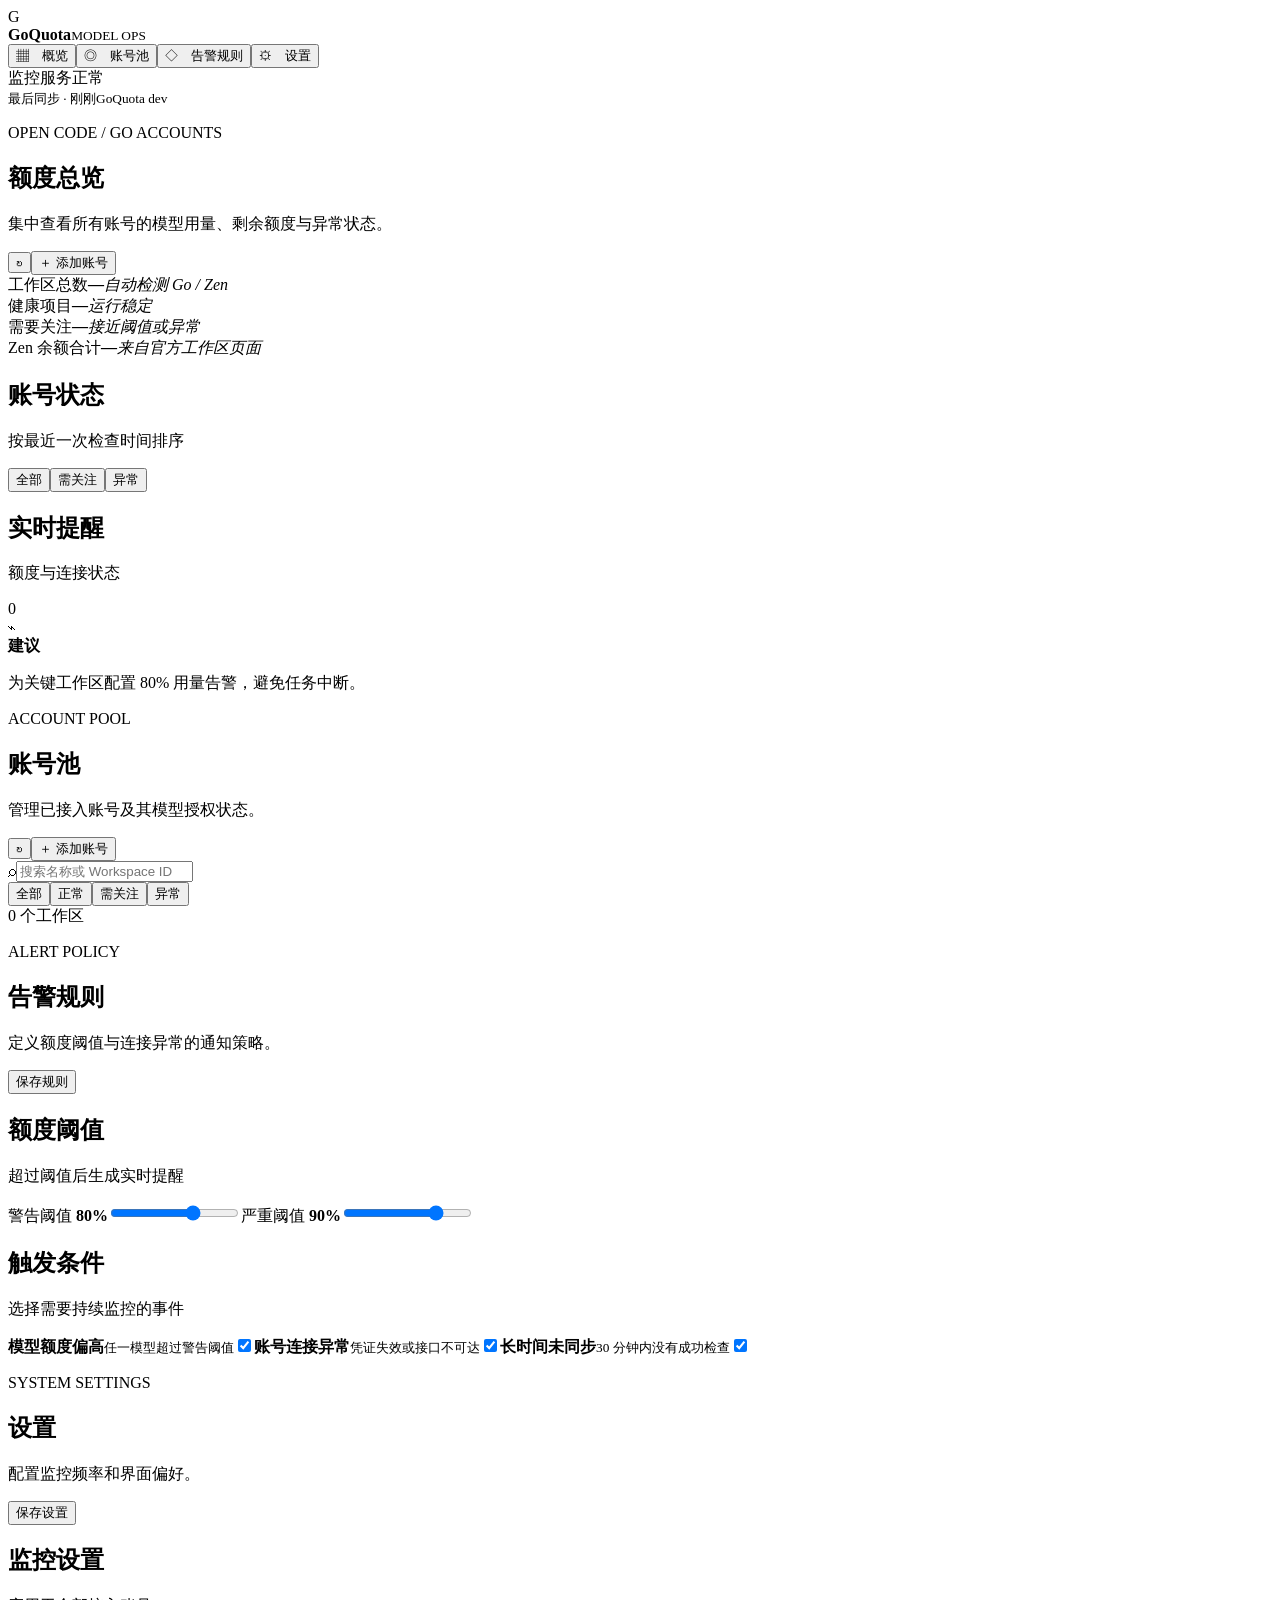
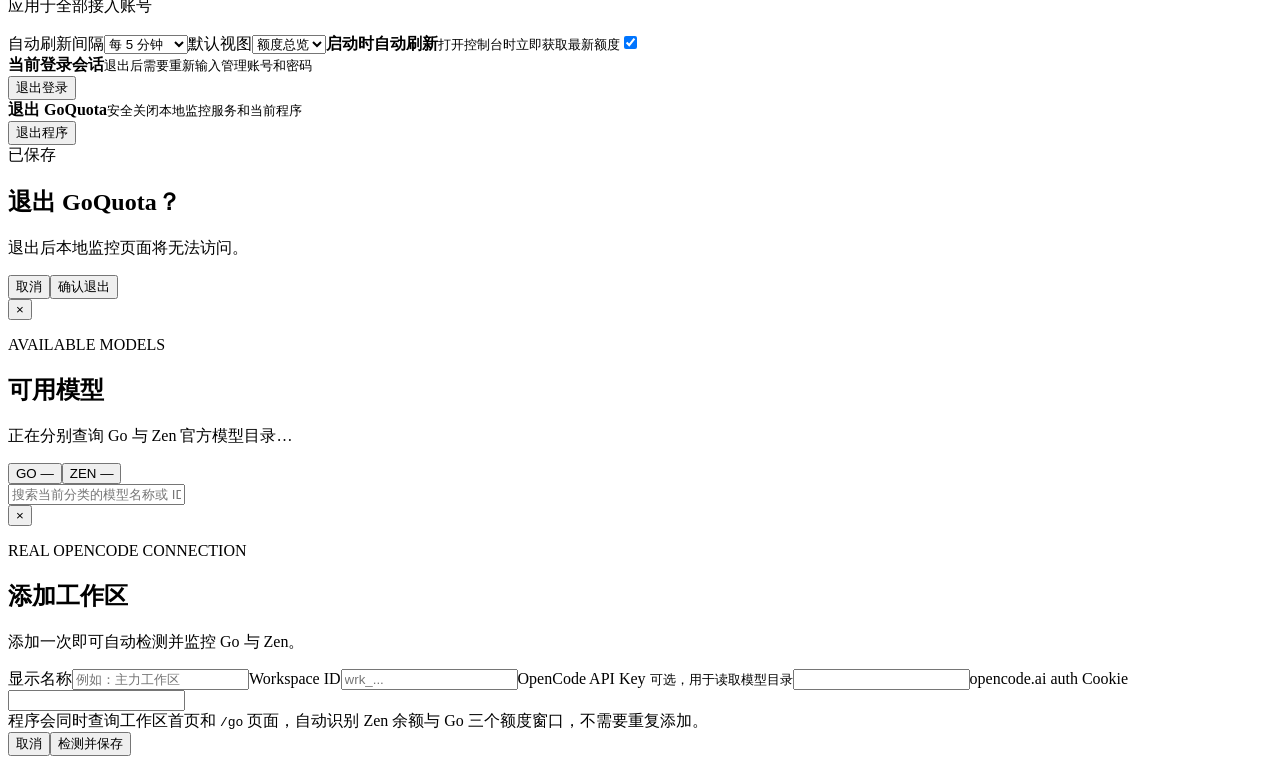
==== web/index.html @ a28e903d "feat: add server-side login authentication" ====
<!doctype html>
<html lang="zh-CN">
<head>
  <meta charset="UTF-8"><meta name="viewport" content="width=device-width,initial-scale=1">
  <title>GoQuota · 模型额度监控</title><link rel="stylesheet" href="/style.css"><link rel="stylesheet" href="/extra.css"><link rel="stylesheet" href="/provider.css">
</head>
<body><div class="shell">
  <aside><div class="brand"><span class="brand-mark">G</span><div><strong>GoQuota</strong><small>MODEL OPS</small></div></div>
    <nav><button class="nav-item active" data-view="overview">▦　概览</button><button class="nav-item" data-view="accounts">◎　账号池</button><button class="nav-item" data-view="rules">◇　告警规则</button><button class="nav-item" data-view="settings">⚙　设置</button></nav>
    <div class="side-bottom"><div class="pulse"><i></i><span>监控服务正常</span></div><small>最后同步 · <span id="sync-time">刚刚</span></small><small class="app-version" id="app-version">GoQuota dev</small></div>
  </aside>
  <main>
    <section class="view active" id="view-overview">
      <header><div><p class="eyebrow">OPEN CODE / GO ACCOUNTS</p><h1>额度总览</h1><p class="sub">集中查看所有账号的模型用量、剩余额度与异常状态。</p></div><div class="actions"><button class="icon-btn refresh-btn" title="刷新数据">↻</button><button class="primary add-btn">＋ 添加账号</button></div></header>
      <section class="stats"><div class="stat"><span>工作区总数</span><b id="total">—</b><em id="type-summary">自动检测 Go / Zen</em></div><div class="stat"><span>健康项目</span><b id="healthy">—</b><em class="green">运行稳定</em></div><div class="stat"><span>需要关注</span><b id="attention">—</b><em class="amber">接近阈值或异常</em></div><div class="stat highlight"><span>Zen 余额合计</span><b id="zen-cost">—</b><em>来自官方工作区页面</em></div></section>
      <section class="content-grid"><div class="panel accounts"><div class="panel-head"><div><h2>账号状态</h2><p>按最近一次检查时间排序</p></div><div class="filters"><button class="filter active" data-filter="all">全部</button><button class="filter" data-filter="warning">需关注</button><button class="filter" data-filter="error">异常</button></div></div><div id="account-list"></div></div><div class="panel alerts"><div class="panel-head"><div><h2>实时提醒</h2><p>额度与连接状态</p></div><span class="alert-count" id="alert-count">0</span></div><div id="alert-list"></div><div class="tip"><span>⌁</span><div><b>建议</b><p>为关键工作区配置 80% 用量告警，避免任务中断。</p></div></div></div></section>
    </section>
    <section class="view" id="view-accounts">
      <header><div><p class="eyebrow">ACCOUNT POOL</p><h1>账号池</h1><p class="sub">管理已接入账号及其模型授权状态。</p></div><div class="actions"><button class="icon-btn refresh-btn" title="刷新数据">↻</button><button class="primary add-btn">＋ 添加账号</button></div></header>
      <div class="pool-toolbar"><div class="pool-search"><span>⌕</span><input id="account-search" placeholder="搜索名称或 Workspace ID"></div><div class="pool-filters"><button class="active" data-pool-filter="all">全部</button><button data-pool-filter="healthy">正常</button><button data-pool-filter="attention">需关注</button><button data-pool-filter="error">异常</button></div><span class="pool-count" id="pool-count">0 个工作区</span></div><div class="account-card-grid" id="pool-list"></div>
    </section>
    <section class="view" id="view-rules">
      <header><div><p class="eyebrow">ALERT POLICY</p><h1>告警规则</h1><p class="sub">定义额度阈值与连接异常的通知策略。</p></div><button class="primary save-button">保存规则</button></header>
      <div class="settings-grid"><div class="panel settings-panel"><div class="panel-head"><div><h2>额度阈值</h2><p>超过阈值后生成实时提醒</p></div></div><div class="form-body"><label>警告阈值 <strong id="warn-value">80%</strong><input id="warn-range" type="range" min="50" max="95" value="80"></label><label>严重阈值 <strong id="danger-value">90%</strong><input id="danger-range" type="range" min="60" max="100" value="90"></label></div></div><div class="panel settings-panel"><div class="panel-head"><div><h2>触发条件</h2><p>选择需要持续监控的事件</p></div></div><div class="toggle-list"><label><span><b>模型额度偏高</b><small>任一模型超过警告阈值</small></span><input type="checkbox" checked></label><label><span><b>账号连接异常</b><small>凭证失效或接口不可达</small></span><input type="checkbox" checked></label><label><span><b>长时间未同步</b><small>30 分钟内没有成功检查</small></span><input type="checkbox" checked></label></div></div></div>
    </section>
    <section class="view" id="view-settings">
      <header><div><p class="eyebrow">SYSTEM SETTINGS</p><h1>设置</h1><p class="sub">配置监控频率和界面偏好。</p></div><button class="primary save-button">保存设置</button></header>
      <div class="panel settings-panel narrow"><div class="panel-head"><div><h2>监控设置</h2><p>应用于全部接入账号</p></div></div><div class="form-body"><label>自动刷新间隔<select><option>每 1 分钟</option><option selected>每 5 分钟</option><option>每 15 分钟</option><option>每 30 分钟</option></select></label><label>默认视图<select><option>额度总览</option><option>账号池</option></select></label><label class="inline-toggle"><span><b>启动时自动刷新</b><small>打开控制台时立即获取最新额度</small></span><input type="checkbox" checked></label><div class="session-zone"><div><b>当前登录会话</b><small>退出后需要重新输入管理账号和密码</small></div><form method="post" action="/logout"><button class="secondary" type="submit">退出登录</button></form></div><div class="danger-zone"><div><b>退出 GoQuota</b><small>安全关闭本地监控服务和当前程序</small></div><button class="danger-button" id="shutdown">退出程序</button></div></div></div>
    </section>
  </main>
</div>
<div class="toast" id="toast">已保存</div><div class="confirm" id="confirm"><div class="confirm-card"><h2>退出 GoQuota？</h2><p>退出后本地监控页面将无法访问。</p><div class="modal-actions"><button class="secondary" id="shutdown-cancel">取消</button><button class="danger-button" id="shutdown-confirm">确认退出</button></div></div></div>
<div class="modal" id="model-modal"><div class="modal-card model-modal-card"><button class="close" id="model-close">×</button><p class="eyebrow">AVAILABLE MODELS</p><h2 id="model-title">可用模型</h2><p class="sub" id="model-description">正在分别查询 Go 与 Zen 官方模型目录…</p><div class="model-type-tabs"><button class="active" data-model-type="go">GO <span id="go-model-count">—</span></button><button data-model-type="zen">ZEN <span id="zen-model-count">—</span></button></div><input id="model-search" class="model-search" placeholder="搜索当前分类的模型名称或 ID"><div class="model-list" id="model-list"></div></div></div>
<div class="modal" id="modal"><div class="modal-card credential-modal"><button class="close" id="close">×</button><p class="eyebrow">REAL OPENCODE CONNECTION</p><h2 id="modal-title">添加工作区</h2><p class="sub" id="modal-description">添加一次即可自动检测并监控 Go 与 Zen。</p><label>显示名称<input id="name" placeholder="例如：主力工作区"></label><label>Workspace ID<input id="workspace-id" placeholder="wrk_..."></label><label>OpenCode API Key <small id="api-key-hint">可选，用于读取模型目录</small><input id="api-key" type="password" autocomplete="off"></label><label>opencode.ai auth Cookie <small id="cookie-hint"></small><input id="auth-cookie" type="password" autocomplete="off"></label><div class="credential-help">程序会同时查询工作区首页和 <code>/go</code> 页面，自动识别 Zen 余额与 Go 三个额度窗口，不需要重复添加。</div><div class="modal-actions"><button class="secondary" id="cancel">取消</button><button class="primary" id="save">检测并保存</button></div></div></div>
<script src="/app.js"></script></body></html>
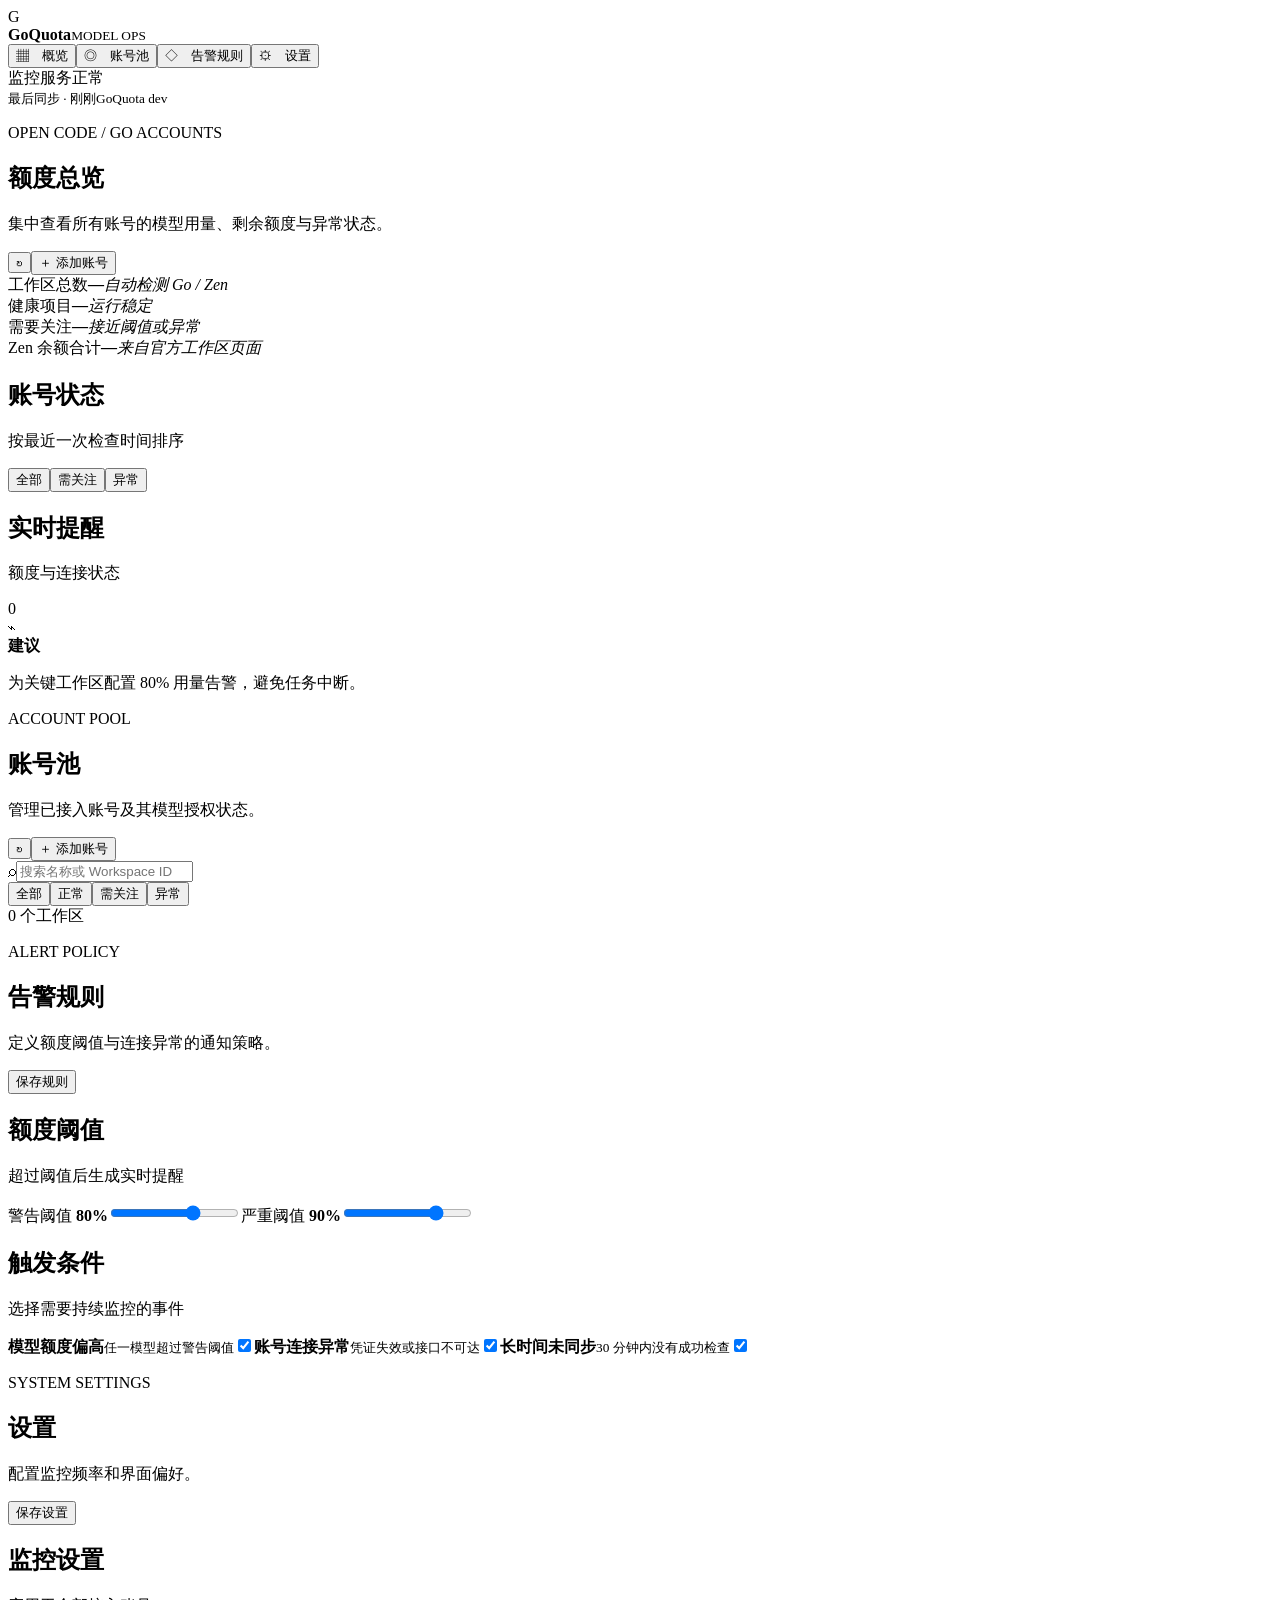
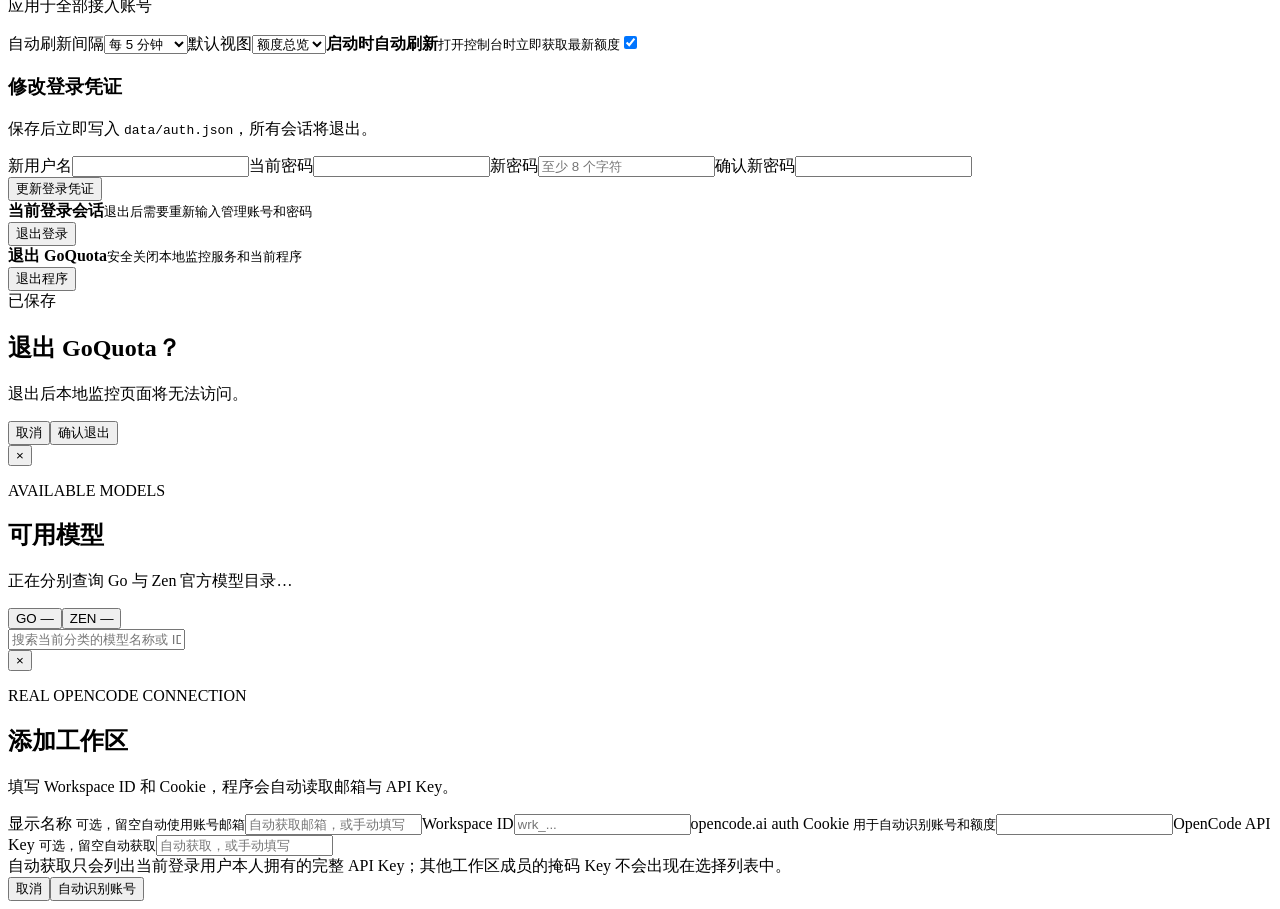
==== commit 6bcc42cb: "feat: release GoQuota v0.3.0" ====
--- a/web/index.html
+++ b/web/index.html
@@ -25,11 +25,11 @@
     </section>
     <section class="view" id="view-settings">
       <header><div><p class="eyebrow">SYSTEM SETTINGS</p><h1>设置</h1><p class="sub">配置监控频率和界面偏好。</p></div><button class="primary save-button">保存设置</button></header>
-      <div class="panel settings-panel narrow"><div class="panel-head"><div><h2>监控设置</h2><p>应用于全部接入账号</p></div></div><div class="form-body"><label>自动刷新间隔<select><option>每 1 分钟</option><option selected>每 5 分钟</option><option>每 15 分钟</option><option>每 30 分钟</option></select></label><label>默认视图<select><option>额度总览</option><option>账号池</option></select></label><label class="inline-toggle"><span><b>启动时自动刷新</b><small>打开控制台时立即获取最新额度</small></span><input type="checkbox" checked></label><div class="session-zone"><div><b>当前登录会话</b><small>退出后需要重新输入管理账号和密码</small></div><form method="post" action="/logout"><button class="secondary" type="submit">退出登录</button></form></div><div class="danger-zone"><div><b>退出 GoQuota</b><small>安全关闭本地监控服务和当前程序</small></div><button class="danger-button" id="shutdown">退出程序</button></div></div></div>
+      <div class="panel settings-panel narrow"><div class="panel-head"><div><h2>监控设置</h2><p>应用于全部接入账号</p></div></div><div class="form-body"><label>自动刷新间隔<select><option>每 1 分钟</option><option selected>每 5 分钟</option><option>每 15 分钟</option><option>每 30 分钟</option></select></label><label>默认视图<select><option>额度总览</option><option>账号池</option></select></label><label class="inline-toggle"><span><b>启动时自动刷新</b><small>打开控制台时立即获取最新额度</small></span><input type="checkbox" checked></label><section class="credential-settings"><div><h3>修改登录凭证</h3><p>保存后立即写入 <code>data/auth.json</code>，所有会话将退出。</p></div><div class="credential-grid"><label>新用户名<input id="login-username" autocomplete="username"></label><label>当前密码<input id="current-login-password" type="password" autocomplete="current-password"></label><label>新密码<input id="new-login-password" type="password" autocomplete="new-password" placeholder="至少 8 个字符"></label><label>确认新密码<input id="confirm-login-password" type="password" autocomplete="new-password"></label></div><button class="primary" id="save-credentials">更新登录凭证</button></section><div class="session-zone"><div><b>当前登录会话</b><small>退出后需要重新输入管理账号和密码</small></div><form method="post" action="/logout"><button class="secondary" type="submit">退出登录</button></form></div><div class="danger-zone"><div><b>退出 GoQuota</b><small>安全关闭本地监控服务和当前程序</small></div><button class="danger-button" id="shutdown">退出程序</button></div></div></div>
     </section>
   </main>
 </div>
 <div class="toast" id="toast">已保存</div><div class="confirm" id="confirm"><div class="confirm-card"><h2>退出 GoQuota？</h2><p>退出后本地监控页面将无法访问。</p><div class="modal-actions"><button class="secondary" id="shutdown-cancel">取消</button><button class="danger-button" id="shutdown-confirm">确认退出</button></div></div></div>
 <div class="modal" id="model-modal"><div class="modal-card model-modal-card"><button class="close" id="model-close">×</button><p class="eyebrow">AVAILABLE MODELS</p><h2 id="model-title">可用模型</h2><p class="sub" id="model-description">正在分别查询 Go 与 Zen 官方模型目录…</p><div class="model-type-tabs"><button class="active" data-model-type="go">GO <span id="go-model-count">—</span></button><button data-model-type="zen">ZEN <span id="zen-model-count">—</span></button></div><input id="model-search" class="model-search" placeholder="搜索当前分类的模型名称或 ID"><div class="model-list" id="model-list"></div></div></div>
-<div class="modal" id="modal"><div class="modal-card credential-modal"><button class="close" id="close">×</button><p class="eyebrow">REAL OPENCODE CONNECTION</p><h2 id="modal-title">添加工作区</h2><p class="sub" id="modal-description">添加一次即可自动检测并监控 Go 与 Zen。</p><label>显示名称<input id="name" placeholder="例如：主力工作区"></label><label>Workspace ID<input id="workspace-id" placeholder="wrk_..."></label><label>OpenCode API Key <small id="api-key-hint">可选，用于读取模型目录</small><input id="api-key" type="password" autocomplete="off"></label><label>opencode.ai auth Cookie <small id="cookie-hint"></small><input id="auth-cookie" type="password" autocomplete="off"></label><div class="credential-help">程序会同时查询工作区首页和 <code>/go</code> 页面，自动识别 Zen 余额与 Go 三个额度窗口，不需要重复添加。</div><div class="modal-actions"><button class="secondary" id="cancel">取消</button><button class="primary" id="save">检测并保存</button></div></div></div>
+<div class="modal" id="modal"><div class="modal-card credential-modal"><button class="close" id="close">×</button><p class="eyebrow">REAL OPENCODE CONNECTION</p><h2 id="modal-title">添加工作区</h2><p class="sub" id="modal-description">填写 Workspace ID 和 Cookie，程序会自动读取邮箱与 API Key。</p><label>显示名称 <small>可选，留空自动使用账号邮箱</small><input id="name" placeholder="自动获取邮箱，或手动填写"></label><label>Workspace ID<input id="workspace-id" placeholder="wrk_..."></label><label>opencode.ai auth Cookie <small id="cookie-hint">用于自动识别账号和额度</small><input id="auth-cookie" type="password" autocomplete="off"></label><label>OpenCode API Key <small id="api-key-hint">可选，留空自动获取</small><input id="api-key" type="password" autocomplete="off" placeholder="自动获取，或手动填写"></label><div class="discovery-result" id="discovery-result"></div><div class="credential-help">自动获取只会列出当前登录用户本人拥有的完整 API Key；其他工作区成员的掩码 Key 不会出现在选择列表中。</div><div class="modal-actions"><button class="secondary" id="cancel">取消</button><button class="primary" id="save">自动识别账号</button></div></div></div>
 <script src="/app.js"></script></body></html>
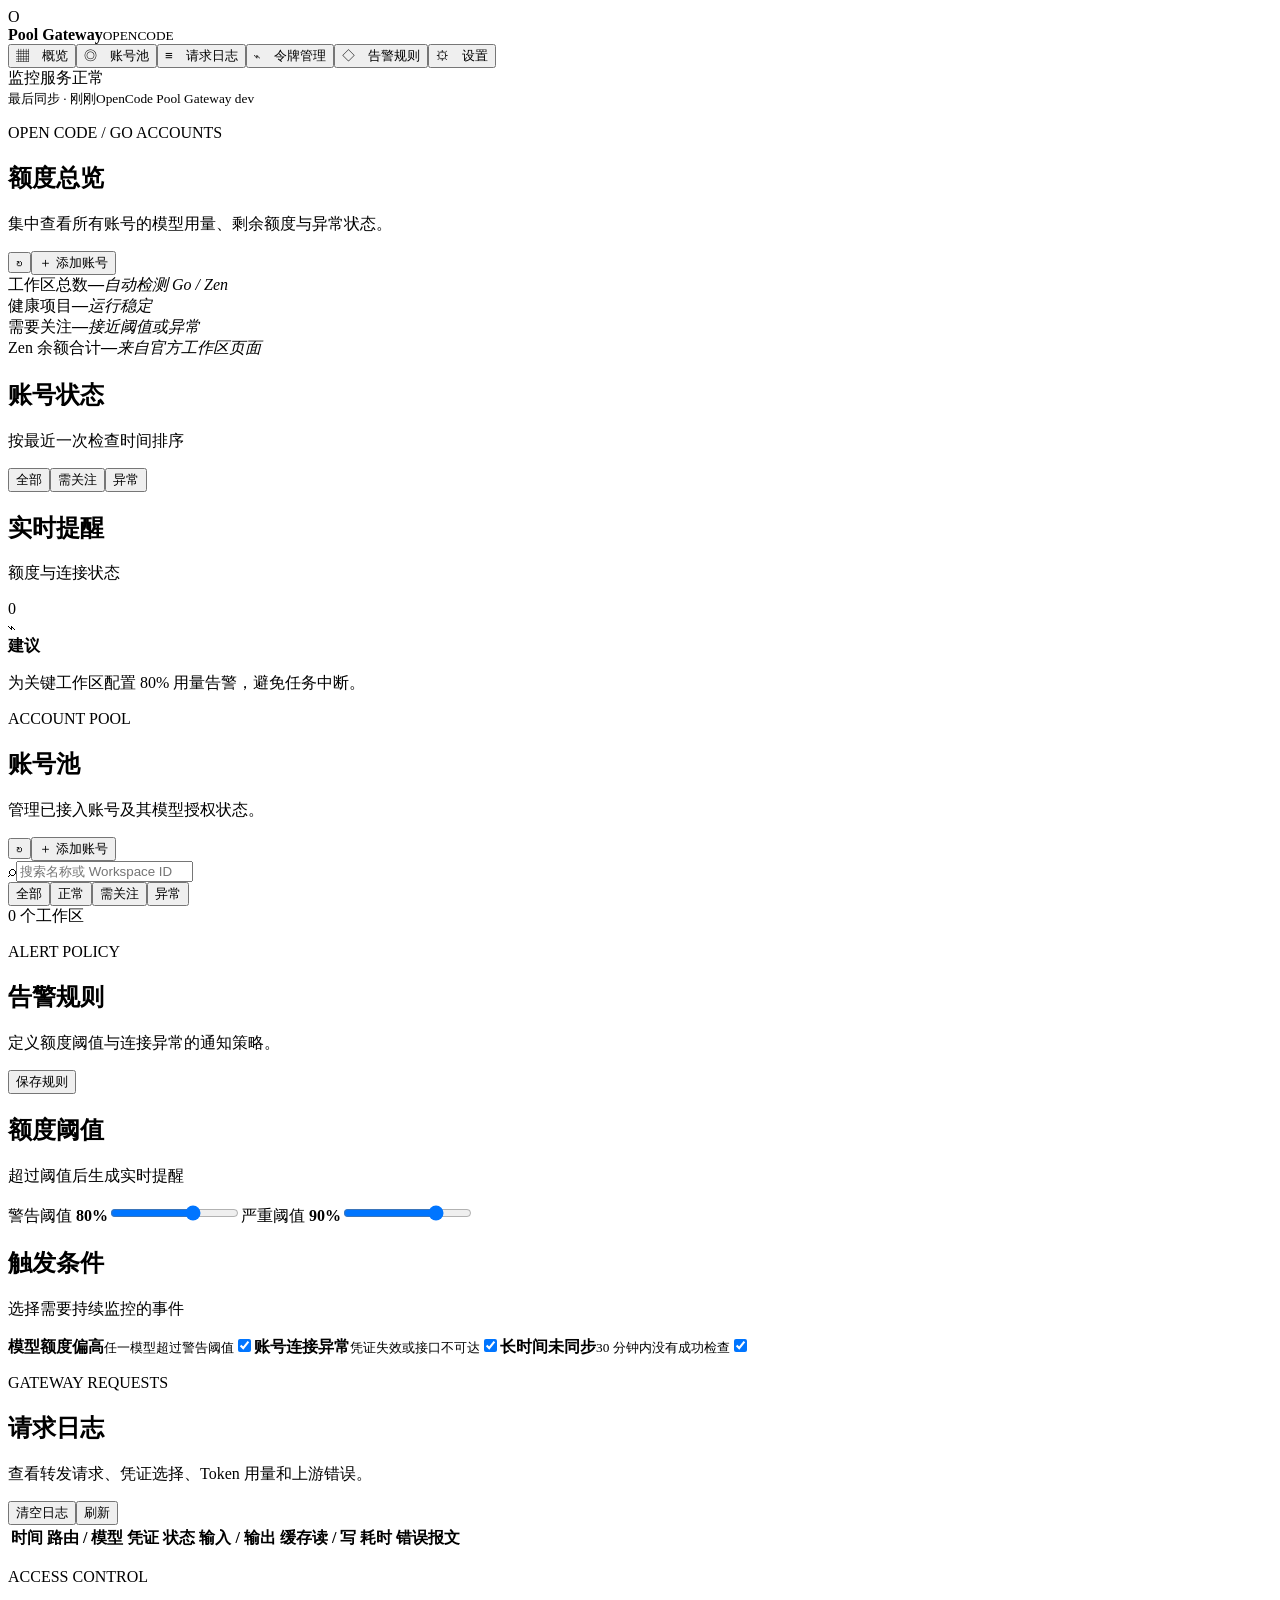
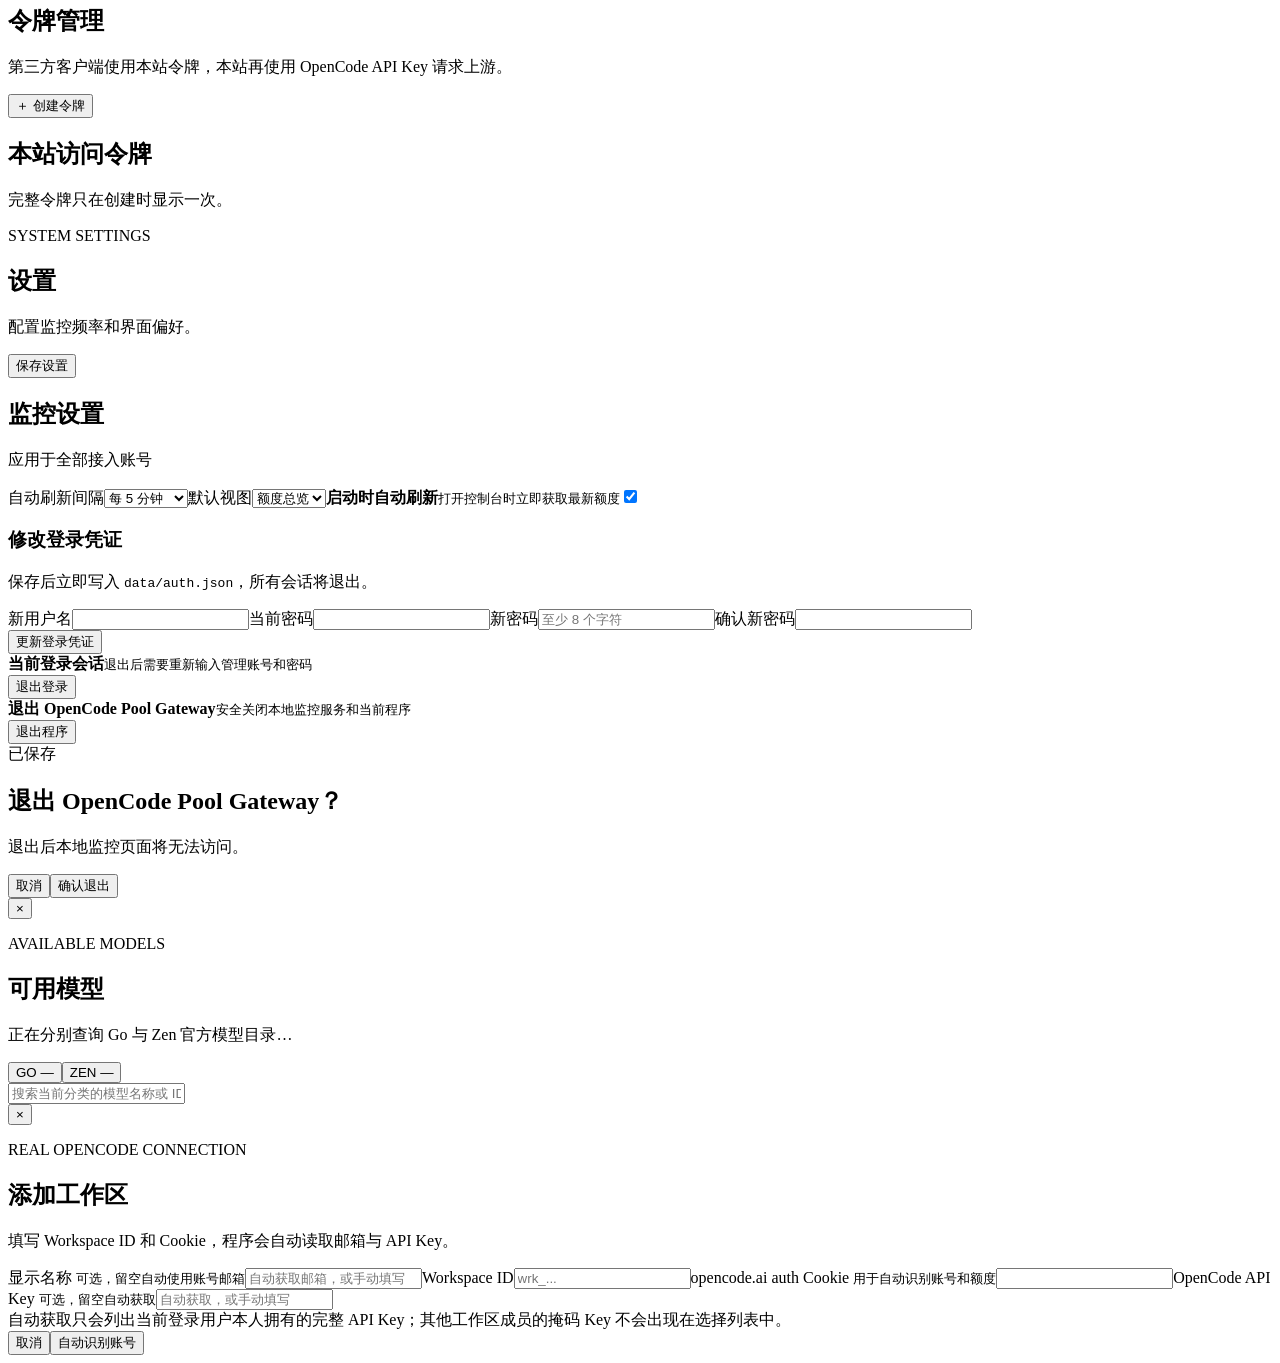
==== commit 75a755d1: "feat: evolve into OpenCode Pool Gateway" ====
--- a/web/index.html
+++ b/web/index.html
@@ -2,12 +2,12 @@
 <html lang="zh-CN">
 <head>
   <meta charset="UTF-8"><meta name="viewport" content="width=device-width,initial-scale=1">
-  <title>GoQuota · 模型额度监控</title><link rel="stylesheet" href="/style.css"><link rel="stylesheet" href="/extra.css"><link rel="stylesheet" href="/provider.css">
+  <title>OpenCode Pool Gateway · OpenCode 账号池网关</title><link rel="stylesheet" href="/style.css"><link rel="stylesheet" href="/extra.css"><link rel="stylesheet" href="/provider.css">
 </head>
 <body><div class="shell">
-  <aside><div class="brand"><span class="brand-mark">G</span><div><strong>GoQuota</strong><small>MODEL OPS</small></div></div>
-    <nav><button class="nav-item active" data-view="overview">▦　概览</button><button class="nav-item" data-view="accounts">◎　账号池</button><button class="nav-item" data-view="rules">◇　告警规则</button><button class="nav-item" data-view="settings">⚙　设置</button></nav>
-    <div class="side-bottom"><div class="pulse"><i></i><span>监控服务正常</span></div><small>最后同步 · <span id="sync-time">刚刚</span></small><small class="app-version" id="app-version">GoQuota dev</small></div>
+  <aside><div class="brand"><span class="brand-mark">O</span><div><strong>Pool Gateway</strong><small>OPENCODE</small></div></div>
+    <nav><button class="nav-item active" data-view="overview">▦　概览</button><button class="nav-item" data-view="accounts">◎　账号池</button><button class="nav-item" data-view="logs">≡　请求日志</button><button class="nav-item" data-view="tokens">⌁　令牌管理</button><button class="nav-item" data-view="rules">◇　告警规则</button><button class="nav-item" data-view="settings">⚙　设置</button></nav>
+    <div class="side-bottom"><div class="pulse"><i></i><span>监控服务正常</span></div><small>最后同步 · <span id="sync-time">刚刚</span></small><small class="app-version" id="app-version">OpenCode Pool Gateway dev</small></div>
   </aside>
   <main>
     <section class="view active" id="view-overview">
@@ -23,13 +23,15 @@
       <header><div><p class="eyebrow">ALERT POLICY</p><h1>告警规则</h1><p class="sub">定义额度阈值与连接异常的通知策略。</p></div><button class="primary save-button">保存规则</button></header>
       <div class="settings-grid"><div class="panel settings-panel"><div class="panel-head"><div><h2>额度阈值</h2><p>超过阈值后生成实时提醒</p></div></div><div class="form-body"><label>警告阈值 <strong id="warn-value">80%</strong><input id="warn-range" type="range" min="50" max="95" value="80"></label><label>严重阈值 <strong id="danger-value">90%</strong><input id="danger-range" type="range" min="60" max="100" value="90"></label></div></div><div class="panel settings-panel"><div class="panel-head"><div><h2>触发条件</h2><p>选择需要持续监控的事件</p></div></div><div class="toggle-list"><label><span><b>模型额度偏高</b><small>任一模型超过警告阈值</small></span><input type="checkbox" checked></label><label><span><b>账号连接异常</b><small>凭证失效或接口不可达</small></span><input type="checkbox" checked></label><label><span><b>长时间未同步</b><small>30 分钟内没有成功检查</small></span><input type="checkbox" checked></label></div></div></div>
     </section>
+    <section class="view" id="view-logs"><header><div><p class="eyebrow">GATEWAY REQUESTS</p><h1>请求日志</h1><p class="sub">查看转发请求、凭证选择、Token 用量和上游错误。</p></div><div class="actions"><button class="secondary" id="clear-logs">清空日志</button><button class="primary" id="refresh-logs">刷新</button></div></header><div class="panel table-panel"><div class="table-wrap"><table><thead><tr><th>时间</th><th>路由 / 模型</th><th>凭证</th><th>状态</th><th>输入 / 输出</th><th>缓存读 / 写</th><th>耗时</th><th>错误报文</th></tr></thead><tbody id="log-list"></tbody></table></div></div></section>
+    <section class="view" id="view-tokens"><header><div><p class="eyebrow">ACCESS CONTROL</p><h1>令牌管理</h1><p class="sub">第三方客户端使用本站令牌，本站再使用 OpenCode API Key 请求上游。</p></div><button class="primary" id="create-token">＋ 创建令牌</button></header><div class="panel"><div class="panel-head"><div><h2>本站访问令牌</h2><p>完整令牌只在创建时显示一次。</p></div></div><div class="token-list" id="token-list"></div></div></section>
     <section class="view" id="view-settings">
       <header><div><p class="eyebrow">SYSTEM SETTINGS</p><h1>设置</h1><p class="sub">配置监控频率和界面偏好。</p></div><button class="primary save-button">保存设置</button></header>
-      <div class="panel settings-panel narrow"><div class="panel-head"><div><h2>监控设置</h2><p>应用于全部接入账号</p></div></div><div class="form-body"><label>自动刷新间隔<select><option>每 1 分钟</option><option selected>每 5 分钟</option><option>每 15 分钟</option><option>每 30 分钟</option></select></label><label>默认视图<select><option>额度总览</option><option>账号池</option></select></label><label class="inline-toggle"><span><b>启动时自动刷新</b><small>打开控制台时立即获取最新额度</small></span><input type="checkbox" checked></label><section class="credential-settings"><div><h3>修改登录凭证</h3><p>保存后立即写入 <code>data/auth.json</code>，所有会话将退出。</p></div><div class="credential-grid"><label>新用户名<input id="login-username" autocomplete="username"></label><label>当前密码<input id="current-login-password" type="password" autocomplete="current-password"></label><label>新密码<input id="new-login-password" type="password" autocomplete="new-password" placeholder="至少 8 个字符"></label><label>确认新密码<input id="confirm-login-password" type="password" autocomplete="new-password"></label></div><button class="primary" id="save-credentials">更新登录凭证</button></section><div class="session-zone"><div><b>当前登录会话</b><small>退出后需要重新输入管理账号和密码</small></div><form method="post" action="/logout"><button class="secondary" type="submit">退出登录</button></form></div><div class="danger-zone"><div><b>退出 GoQuota</b><small>安全关闭本地监控服务和当前程序</small></div><button class="danger-button" id="shutdown">退出程序</button></div></div></div>
+      <div class="panel settings-panel narrow"><div class="panel-head"><div><h2>监控设置</h2><p>应用于全部接入账号</p></div></div><div class="form-body"><label>自动刷新间隔<select><option>每 1 分钟</option><option selected>每 5 分钟</option><option>每 15 分钟</option><option>每 30 分钟</option></select></label><label>默认视图<select><option>额度总览</option><option>账号池</option></select></label><label class="inline-toggle"><span><b>启动时自动刷新</b><small>打开控制台时立即获取最新额度</small></span><input type="checkbox" checked></label><section class="credential-settings"><div><h3>修改登录凭证</h3><p>保存后立即写入 <code>data/auth.json</code>，所有会话将退出。</p></div><div class="credential-grid"><label>新用户名<input id="login-username" autocomplete="username"></label><label>当前密码<input id="current-login-password" type="password" autocomplete="current-password"></label><label>新密码<input id="new-login-password" type="password" autocomplete="new-password" placeholder="至少 8 个字符"></label><label>确认新密码<input id="confirm-login-password" type="password" autocomplete="new-password"></label></div><button class="primary" id="save-credentials">更新登录凭证</button></section><div class="session-zone"><div><b>当前登录会话</b><small>退出后需要重新输入管理账号和密码</small></div><form method="post" action="/logout"><button class="secondary" type="submit">退出登录</button></form></div><div class="danger-zone"><div><b>退出 OpenCode Pool Gateway</b><small>安全关闭本地监控服务和当前程序</small></div><button class="danger-button" id="shutdown">退出程序</button></div></div></div>
     </section>
   </main>
 </div>
-<div class="toast" id="toast">已保存</div><div class="confirm" id="confirm"><div class="confirm-card"><h2>退出 GoQuota？</h2><p>退出后本地监控页面将无法访问。</p><div class="modal-actions"><button class="secondary" id="shutdown-cancel">取消</button><button class="danger-button" id="shutdown-confirm">确认退出</button></div></div></div>
+<div class="toast" id="toast">已保存</div><div class="confirm" id="confirm"><div class="confirm-card"><h2>退出 OpenCode Pool Gateway？</h2><p>退出后本地监控页面将无法访问。</p><div class="modal-actions"><button class="secondary" id="shutdown-cancel">取消</button><button class="danger-button" id="shutdown-confirm">确认退出</button></div></div></div>
 <div class="modal" id="model-modal"><div class="modal-card model-modal-card"><button class="close" id="model-close">×</button><p class="eyebrow">AVAILABLE MODELS</p><h2 id="model-title">可用模型</h2><p class="sub" id="model-description">正在分别查询 Go 与 Zen 官方模型目录…</p><div class="model-type-tabs"><button class="active" data-model-type="go">GO <span id="go-model-count">—</span></button><button data-model-type="zen">ZEN <span id="zen-model-count">—</span></button></div><input id="model-search" class="model-search" placeholder="搜索当前分类的模型名称或 ID"><div class="model-list" id="model-list"></div></div></div>
 <div class="modal" id="modal"><div class="modal-card credential-modal"><button class="close" id="close">×</button><p class="eyebrow">REAL OPENCODE CONNECTION</p><h2 id="modal-title">添加工作区</h2><p class="sub" id="modal-description">填写 Workspace ID 和 Cookie，程序会自动读取邮箱与 API Key。</p><label>显示名称 <small>可选，留空自动使用账号邮箱</small><input id="name" placeholder="自动获取邮箱，或手动填写"></label><label>Workspace ID<input id="workspace-id" placeholder="wrk_..."></label><label>opencode.ai auth Cookie <small id="cookie-hint">用于自动识别账号和额度</small><input id="auth-cookie" type="password" autocomplete="off"></label><label>OpenCode API Key <small id="api-key-hint">可选，留空自动获取</small><input id="api-key" type="password" autocomplete="off" placeholder="自动获取，或手动填写"></label><div class="discovery-result" id="discovery-result"></div><div class="credential-help">自动获取只会列出当前登录用户本人拥有的完整 API Key；其他工作区成员的掩码 Key 不会出现在选择列表中。</div><div class="modal-actions"><button class="secondary" id="cancel">取消</button><button class="primary" id="save">自动识别账号</button></div></div></div>
 <script src="/app.js"></script></body></html>
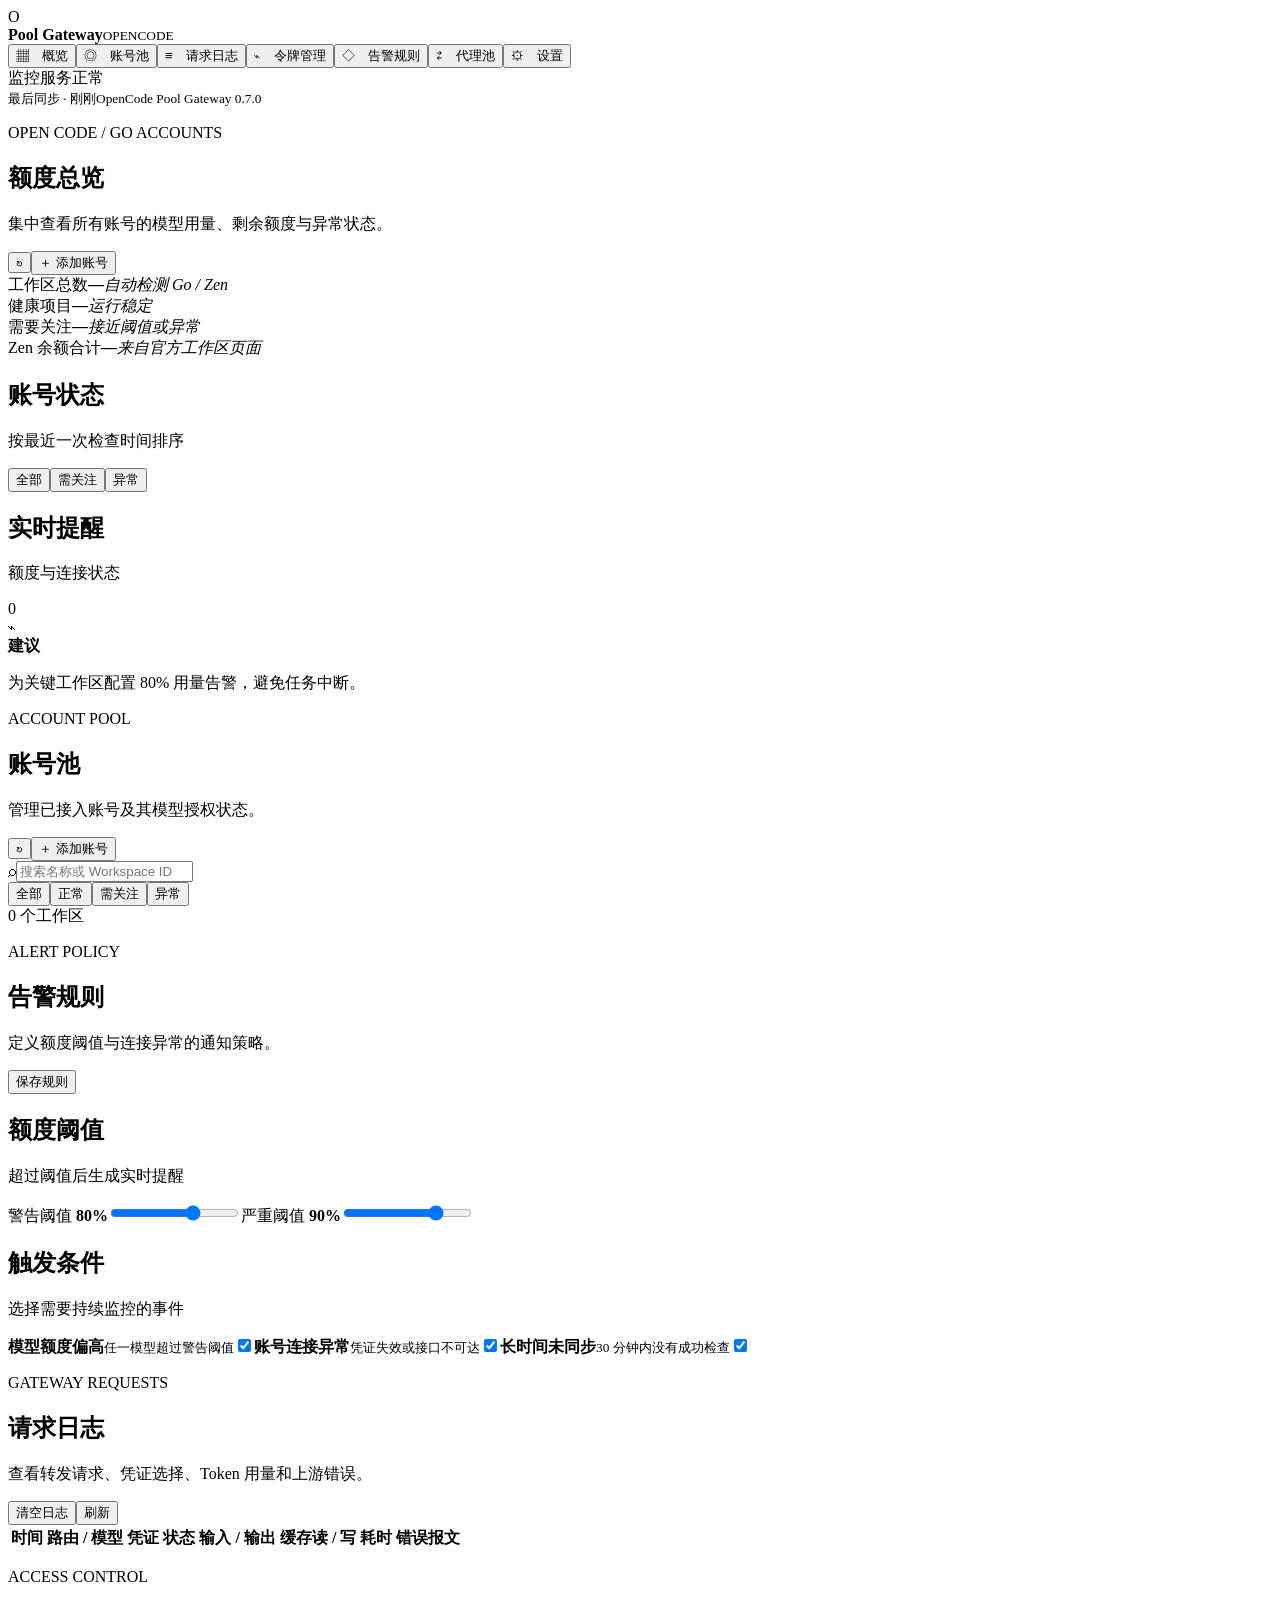
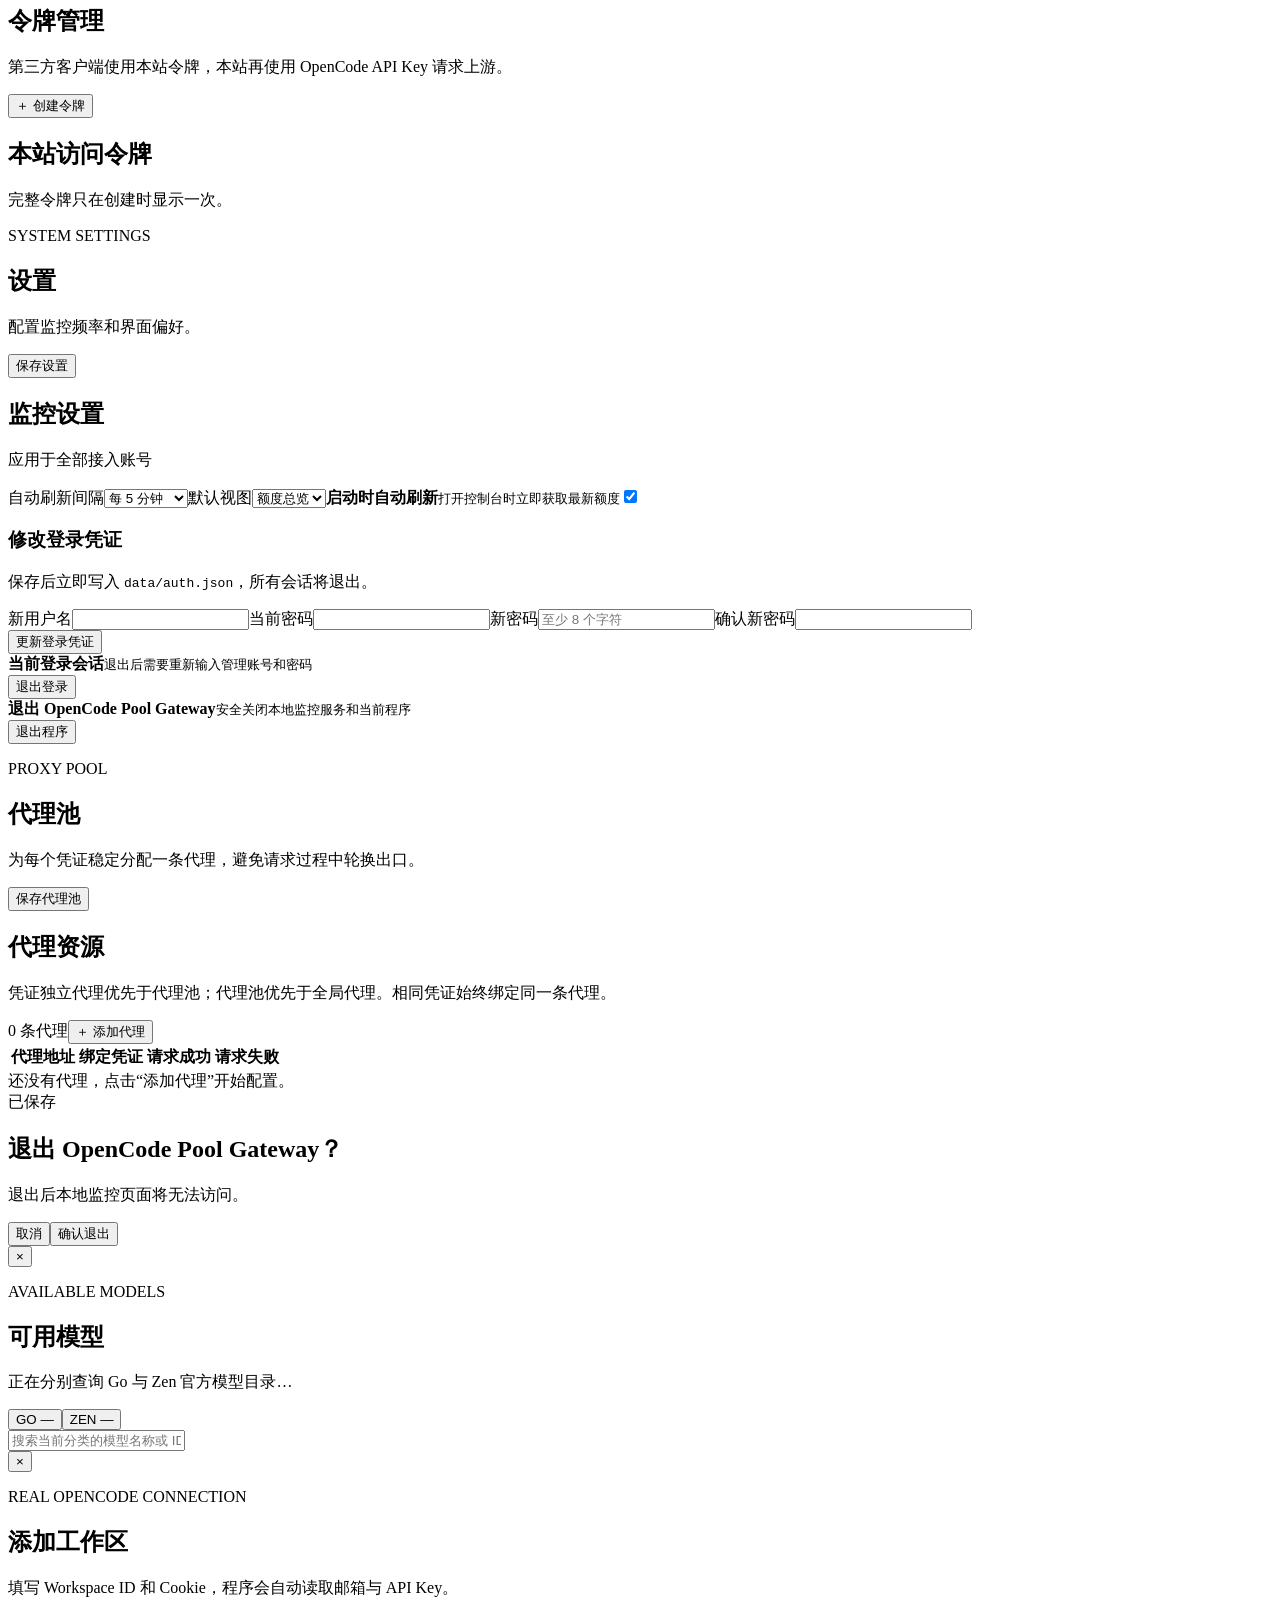
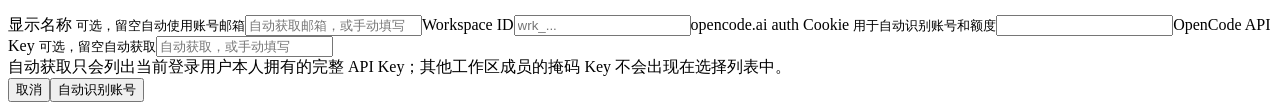
==== commit 0e549907: "feat: add stable proxy pool management" ====
--- a/web/index.html
+++ b/web/index.html
@@ -6,8 +6,8 @@
 </head>
 <body><div class="shell">
   <aside><div class="brand"><span class="brand-mark">O</span><div><strong>Pool Gateway</strong><small>OPENCODE</small></div></div>
-    <nav><button class="nav-item active" data-view="overview">▦　概览</button><button class="nav-item" data-view="accounts">◎　账号池</button><button class="nav-item" data-view="logs">≡　请求日志</button><button class="nav-item" data-view="tokens">⌁　令牌管理</button><button class="nav-item" data-view="rules">◇　告警规则</button><button class="nav-item" data-view="settings">⚙　设置</button></nav>
-    <div class="side-bottom"><div class="pulse"><i></i><span>监控服务正常</span></div><small>最后同步 · <span id="sync-time">刚刚</span></small><small class="app-version" id="app-version">OpenCode Pool Gateway dev</small></div>
+    <nav><button class="nav-item active" data-view="overview">▦　概览</button><button class="nav-item" data-view="accounts">◎　账号池</button><button class="nav-item" data-view="logs">≡　请求日志</button><button class="nav-item" data-view="tokens">⌁　令牌管理</button><button class="nav-item" data-view="rules">◇　告警规则</button><button class="nav-item" data-view="proxy">⇄　代理池</button><button class="nav-item" data-view="settings">⚙　设置</button></nav>
+    <div class="side-bottom"><div class="pulse"><i></i><span>监控服务正常</span></div><small>最后同步 · <span id="sync-time">刚刚</span></small><small class="app-version" id="app-version">OpenCode Pool Gateway 0.7.0</small></div>
   </aside>
   <main>
     <section class="view active" id="view-overview">
@@ -29,9 +29,10 @@
       <header><div><p class="eyebrow">SYSTEM SETTINGS</p><h1>设置</h1><p class="sub">配置监控频率和界面偏好。</p></div><button class="primary save-button">保存设置</button></header>
       <div class="panel settings-panel narrow"><div class="panel-head"><div><h2>监控设置</h2><p>应用于全部接入账号</p></div></div><div class="form-body"><label>自动刷新间隔<select><option>每 1 分钟</option><option selected>每 5 分钟</option><option>每 15 分钟</option><option>每 30 分钟</option></select></label><label>默认视图<select><option>额度总览</option><option>账号池</option></select></label><label class="inline-toggle"><span><b>启动时自动刷新</b><small>打开控制台时立即获取最新额度</small></span><input type="checkbox" checked></label><section class="credential-settings"><div><h3>修改登录凭证</h3><p>保存后立即写入 <code>data/auth.json</code>，所有会话将退出。</p></div><div class="credential-grid"><label>新用户名<input id="login-username" autocomplete="username"></label><label>当前密码<input id="current-login-password" type="password" autocomplete="current-password"></label><label>新密码<input id="new-login-password" type="password" autocomplete="new-password" placeholder="至少 8 个字符"></label><label>确认新密码<input id="confirm-login-password" type="password" autocomplete="new-password"></label></div><button class="primary" id="save-credentials">更新登录凭证</button></section><div class="session-zone"><div><b>当前登录会话</b><small>退出后需要重新输入管理账号和密码</small></div><form method="post" action="/logout"><button class="secondary" type="submit">退出登录</button></form></div><div class="danger-zone"><div><b>退出 OpenCode Pool Gateway</b><small>安全关闭本地监控服务和当前程序</small></div><button class="danger-button" id="shutdown">退出程序</button></div></div></div>
     </section>
+    <section class="view" id="view-proxy"><header><div><p class="eyebrow">PROXY POOL</p><h1>代理池</h1><p class="sub">为每个凭证稳定分配一条代理，避免请求过程中轮换出口。</p></div><button class="primary" id="save-proxy-pool">保存代理池</button></header><div class="panel table-panel proxy-pool-panel"><div class="panel-head"><div><h2>代理资源</h2><p>凭证独立代理优先于代理池；代理池优先于全局代理。相同凭证始终绑定同一条代理。</p></div><div class="proxy-toolbar"><span class="pool-count" id="proxy-pool-count">0 条代理</span><button class="secondary" id="add-proxy-row">＋ 添加代理</button></div></div><div class="table-wrap"><table class="proxy-table"><thead><tr><th>代理地址</th><th>绑定凭证</th><th>请求成功</th><th>请求失败</th><th></th></tr></thead><tbody id="proxy-pool-list"></tbody></table></div><div class="proxy-empty" id="proxy-empty">还没有代理，点击“添加代理”开始配置。</div></div></section>
   </main>
 </div>
 <div class="toast" id="toast">已保存</div><div class="confirm" id="confirm"><div class="confirm-card"><h2>退出 OpenCode Pool Gateway？</h2><p>退出后本地监控页面将无法访问。</p><div class="modal-actions"><button class="secondary" id="shutdown-cancel">取消</button><button class="danger-button" id="shutdown-confirm">确认退出</button></div></div></div>
 <div class="modal" id="model-modal"><div class="modal-card model-modal-card"><button class="close" id="model-close">×</button><p class="eyebrow">AVAILABLE MODELS</p><h2 id="model-title">可用模型</h2><p class="sub" id="model-description">正在分别查询 Go 与 Zen 官方模型目录…</p><div class="model-type-tabs"><button class="active" data-model-type="go">GO <span id="go-model-count">—</span></button><button data-model-type="zen">ZEN <span id="zen-model-count">—</span></button></div><input id="model-search" class="model-search" placeholder="搜索当前分类的模型名称或 ID"><div class="model-list" id="model-list"></div></div></div>
-<div class="modal" id="modal"><div class="modal-card credential-modal"><button class="close" id="close">×</button><p class="eyebrow">REAL OPENCODE CONNECTION</p><h2 id="modal-title">添加工作区</h2><p class="sub" id="modal-description">填写 Workspace ID 和 Cookie，程序会自动读取邮箱与 API Key。</p><label>显示名称 <small>可选，留空自动使用账号邮箱</small><input id="name" placeholder="自动获取邮箱，或手动填写"></label><label>Workspace ID<input id="workspace-id" placeholder="wrk_..."></label><label>opencode.ai auth Cookie <small id="cookie-hint">用于自动识别账号和额度</small><input id="auth-cookie" type="password" autocomplete="off"></label><label>OpenCode API Key <small id="api-key-hint">可选，留空自动获取</small><input id="api-key" type="password" autocomplete="off" placeholder="自动获取，或手动填写"></label><div class="discovery-result" id="discovery-result"></div><div class="credential-help">自动获取只会列出当前登录用户本人拥有的完整 API Key；其他工作区成员的掩码 Key 不会出现在选择列表中。</div><div class="modal-actions"><button class="secondary" id="cancel">取消</button><button class="primary" id="save">自动识别账号</button></div></div></div>
+<div class="modal" id="modal"><div class="modal-card credential-modal"><button class="close" id="close">×</button><p class="eyebrow">REAL OPENCODE CONNECTION</p><h2 id="modal-title">添加工作区</h2><p class="sub" id="modal-description">填写 Workspace ID 和 Cookie，程序会自动读取邮箱与 API Key。</p><label>显示名称 <small>可选，留空自动使用账号邮箱</small><input id="name" placeholder="自动获取邮箱，或手动填写"></label><label>Workspace ID<input id="workspace-id" placeholder="wrk_..."></label><label>opencode.ai auth Cookie <small id="cookie-hint">用于自动识别账号和额度</small><input id="auth-cookie" type="password" autocomplete="off"></label><div id="login-account-fields" hidden><label>GitHub 账号<input id="login-account" autocomplete="username" placeholder="用户名或邮箱"></label><label>GitHub 密码<input id="login-account-password" type="password" autocomplete="current-password"></label><label>邮箱密码 <small>用于设备验证</small><input id="login-email-password" type="password" autocomplete="off"></label></div><label>OpenCode API Key <small id="api-key-hint">可选，留空自动获取</small><input id="api-key" type="password" autocomplete="off" placeholder="自动获取，或手动填写"></label><div class="discovery-result" id="discovery-result"></div><div class="credential-help">自动获取只会列出当前登录用户本人拥有的完整 API Key；其他工作区成员的掩码 Key 不会出现在选择列表中。</div><div class="modal-actions"><button class="secondary" id="cancel">取消</button><button class="primary" id="save">自动识别账号</button></div></div></div>
 <script src="/app.js"></script></body></html>
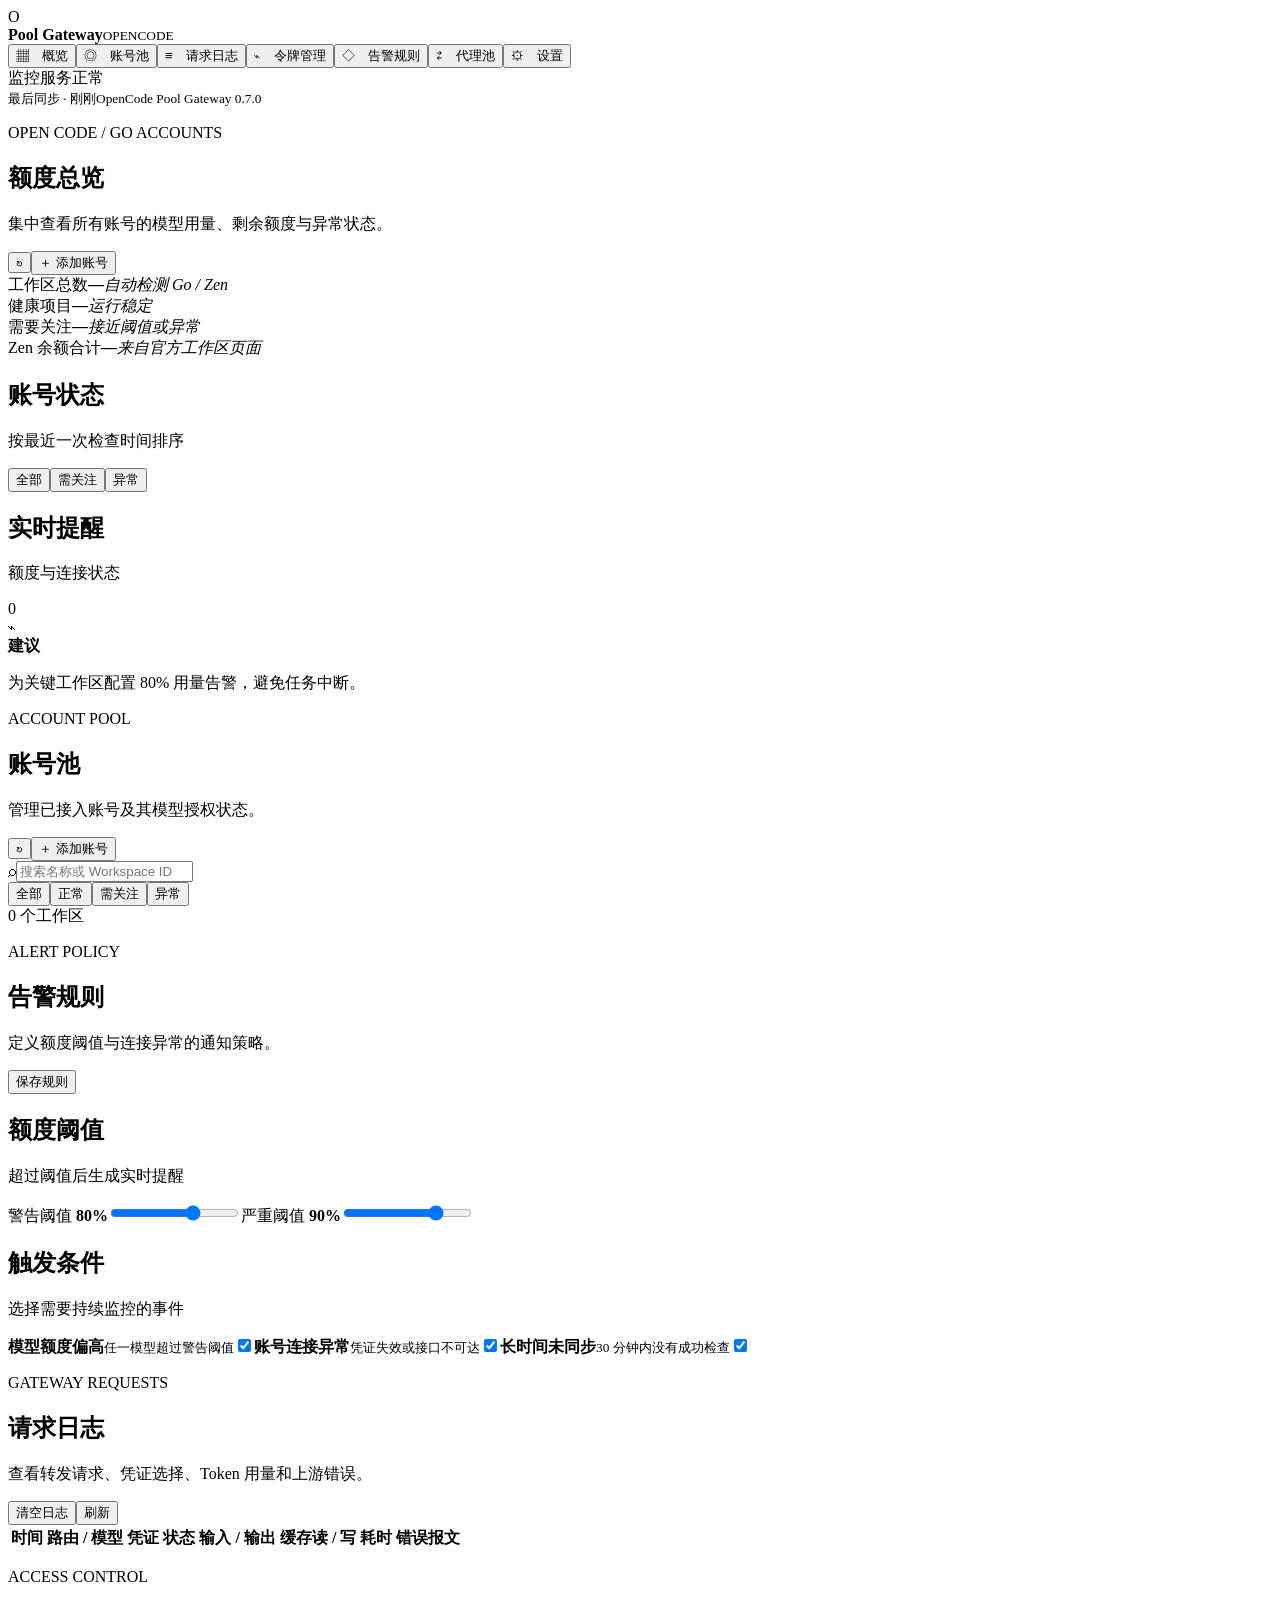
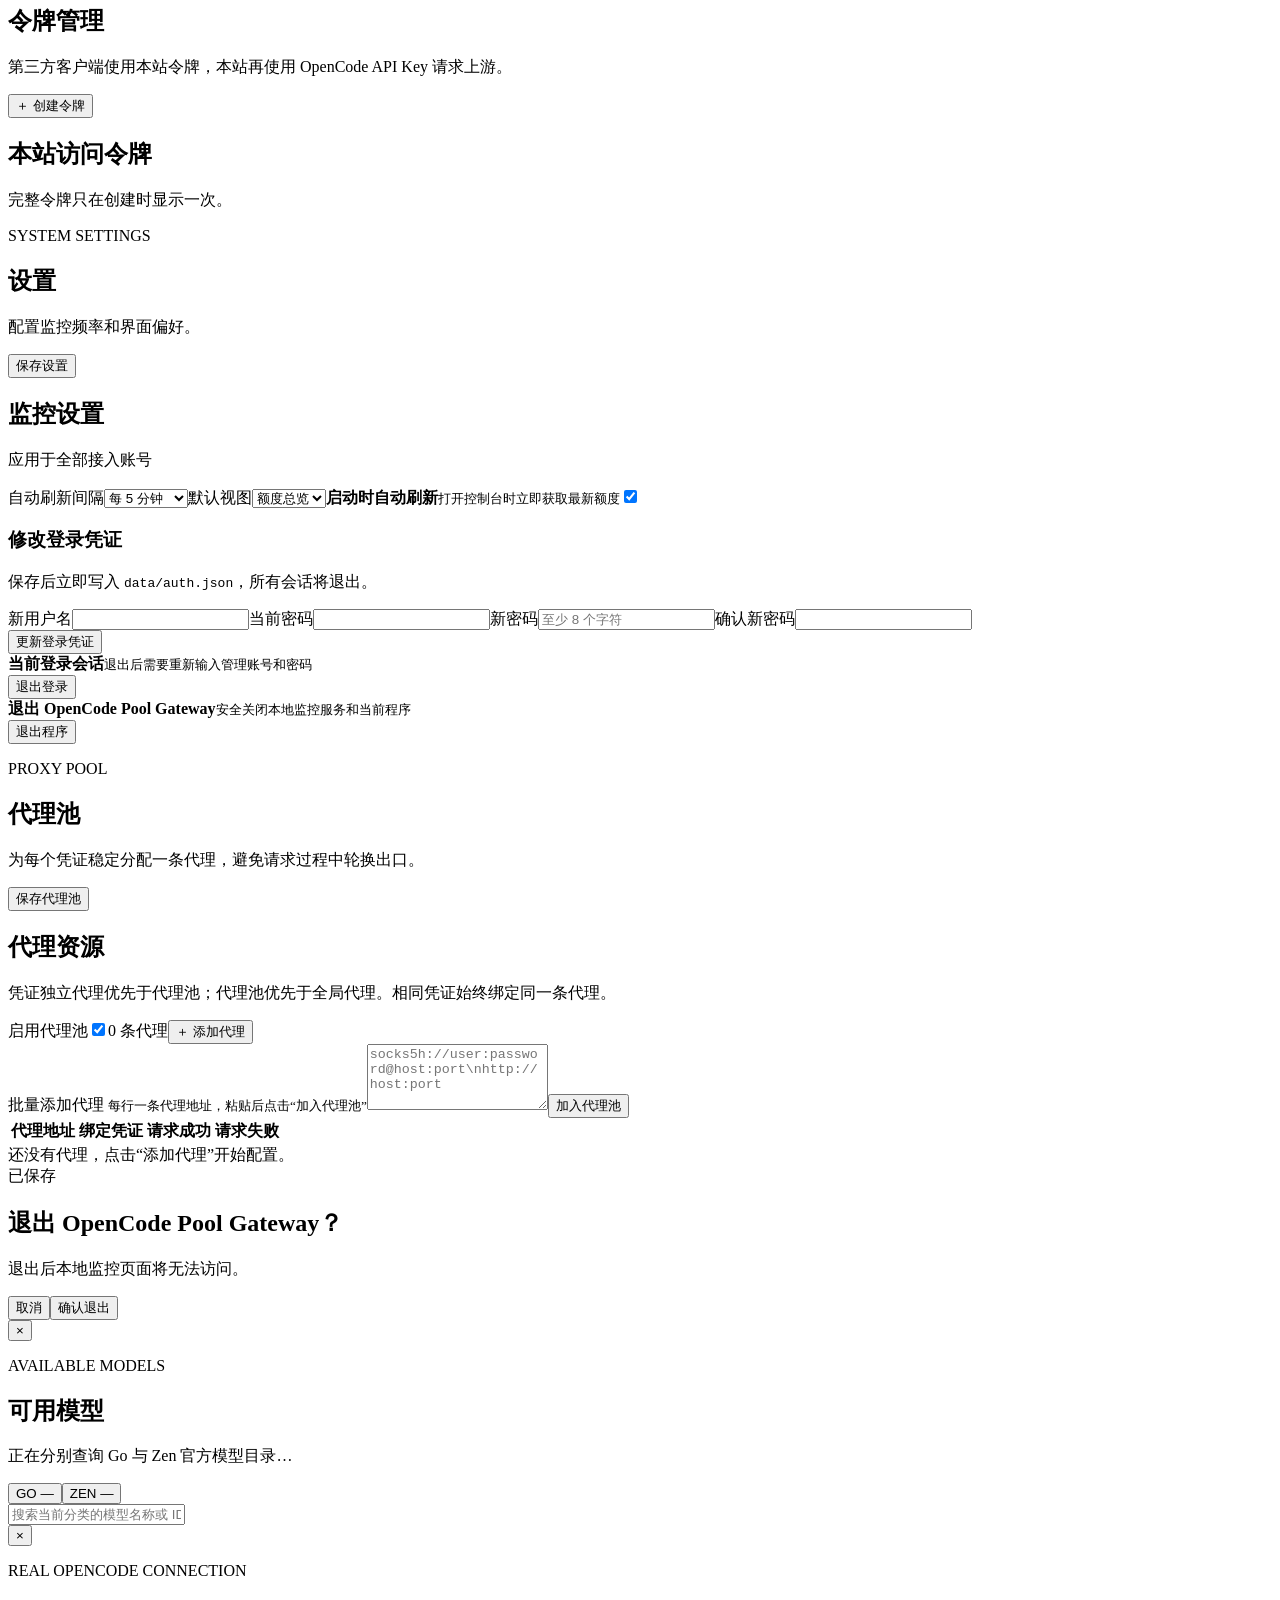
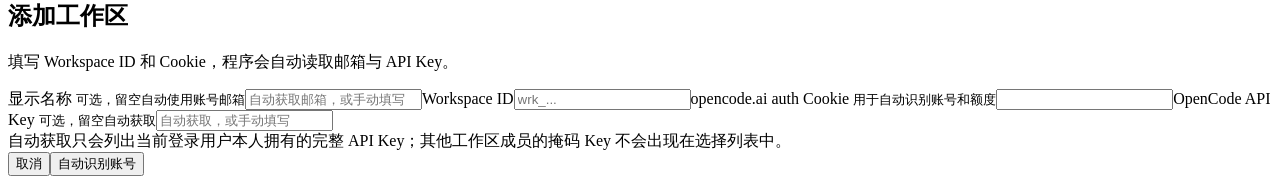
==== commit eecebcca: "feat: improve proxy pool controls" ====
--- a/web/index.html
+++ b/web/index.html
@@ -29,7 +29,7 @@
       <header><div><p class="eyebrow">SYSTEM SETTINGS</p><h1>设置</h1><p class="sub">配置监控频率和界面偏好。</p></div><button class="primary save-button">保存设置</button></header>
       <div class="panel settings-panel narrow"><div class="panel-head"><div><h2>监控设置</h2><p>应用于全部接入账号</p></div></div><div class="form-body"><label>自动刷新间隔<select><option>每 1 分钟</option><option selected>每 5 分钟</option><option>每 15 分钟</option><option>每 30 分钟</option></select></label><label>默认视图<select><option>额度总览</option><option>账号池</option></select></label><label class="inline-toggle"><span><b>启动时自动刷新</b><small>打开控制台时立即获取最新额度</small></span><input type="checkbox" checked></label><section class="credential-settings"><div><h3>修改登录凭证</h3><p>保存后立即写入 <code>data/auth.json</code>，所有会话将退出。</p></div><div class="credential-grid"><label>新用户名<input id="login-username" autocomplete="username"></label><label>当前密码<input id="current-login-password" type="password" autocomplete="current-password"></label><label>新密码<input id="new-login-password" type="password" autocomplete="new-password" placeholder="至少 8 个字符"></label><label>确认新密码<input id="confirm-login-password" type="password" autocomplete="new-password"></label></div><button class="primary" id="save-credentials">更新登录凭证</button></section><div class="session-zone"><div><b>当前登录会话</b><small>退出后需要重新输入管理账号和密码</small></div><form method="post" action="/logout"><button class="secondary" type="submit">退出登录</button></form></div><div class="danger-zone"><div><b>退出 OpenCode Pool Gateway</b><small>安全关闭本地监控服务和当前程序</small></div><button class="danger-button" id="shutdown">退出程序</button></div></div></div>
     </section>
-    <section class="view" id="view-proxy"><header><div><p class="eyebrow">PROXY POOL</p><h1>代理池</h1><p class="sub">为每个凭证稳定分配一条代理，避免请求过程中轮换出口。</p></div><button class="primary" id="save-proxy-pool">保存代理池</button></header><div class="panel table-panel proxy-pool-panel"><div class="panel-head"><div><h2>代理资源</h2><p>凭证独立代理优先于代理池；代理池优先于全局代理。相同凭证始终绑定同一条代理。</p></div><div class="proxy-toolbar"><span class="pool-count" id="proxy-pool-count">0 条代理</span><button class="secondary" id="add-proxy-row">＋ 添加代理</button></div></div><div class="table-wrap"><table class="proxy-table"><thead><tr><th>代理地址</th><th>绑定凭证</th><th>请求成功</th><th>请求失败</th><th></th></tr></thead><tbody id="proxy-pool-list"></tbody></table></div><div class="proxy-empty" id="proxy-empty">还没有代理，点击“添加代理”开始配置。</div></div></section>
+    <section class="view" id="view-proxy"><header><div><p class="eyebrow">PROXY POOL</p><h1>代理池</h1><p class="sub">为每个凭证稳定分配一条代理，避免请求过程中轮换出口。</p></div><button class="primary" id="save-proxy-pool">保存代理池</button></header><div class="panel table-panel proxy-pool-panel"><div class="panel-head"><div><h2>代理资源</h2><p>凭证独立代理优先于代理池；代理池优先于全局代理。相同凭证始终绑定同一条代理。</p></div><div class="proxy-toolbar"><label class="proxy-enabled-toggle"><span>启用代理池</span><input type="checkbox" id="proxy-pool-enabled" checked></label><span class="pool-count" id="proxy-pool-count">0 条代理</span><button class="secondary" id="add-proxy-row">＋ 添加代理</button></div></div><div class="proxy-batch"><label>批量添加代理 <small>每行一条代理地址，粘贴后点击“加入代理池”</small><textarea id="proxy-batch-input" rows="4" placeholder="socks5h://user:password@host:port\nhttp://host:port"></textarea></label><button class="secondary" id="append-proxy-batch">加入代理池</button></div><div class="table-wrap"><table class="proxy-table"><thead><tr><th>代理地址</th><th>绑定凭证</th><th>请求成功</th><th>请求失败</th><th></th></tr></thead><tbody id="proxy-pool-list"></tbody></table></div><div class="proxy-empty" id="proxy-empty">还没有代理，点击“添加代理”开始配置。</div></div></section>
   </main>
 </div>
 <div class="toast" id="toast">已保存</div><div class="confirm" id="confirm"><div class="confirm-card"><h2>退出 OpenCode Pool Gateway？</h2><p>退出后本地监控页面将无法访问。</p><div class="modal-actions"><button class="secondary" id="shutdown-cancel">取消</button><button class="danger-button" id="shutdown-confirm">确认退出</button></div></div></div>
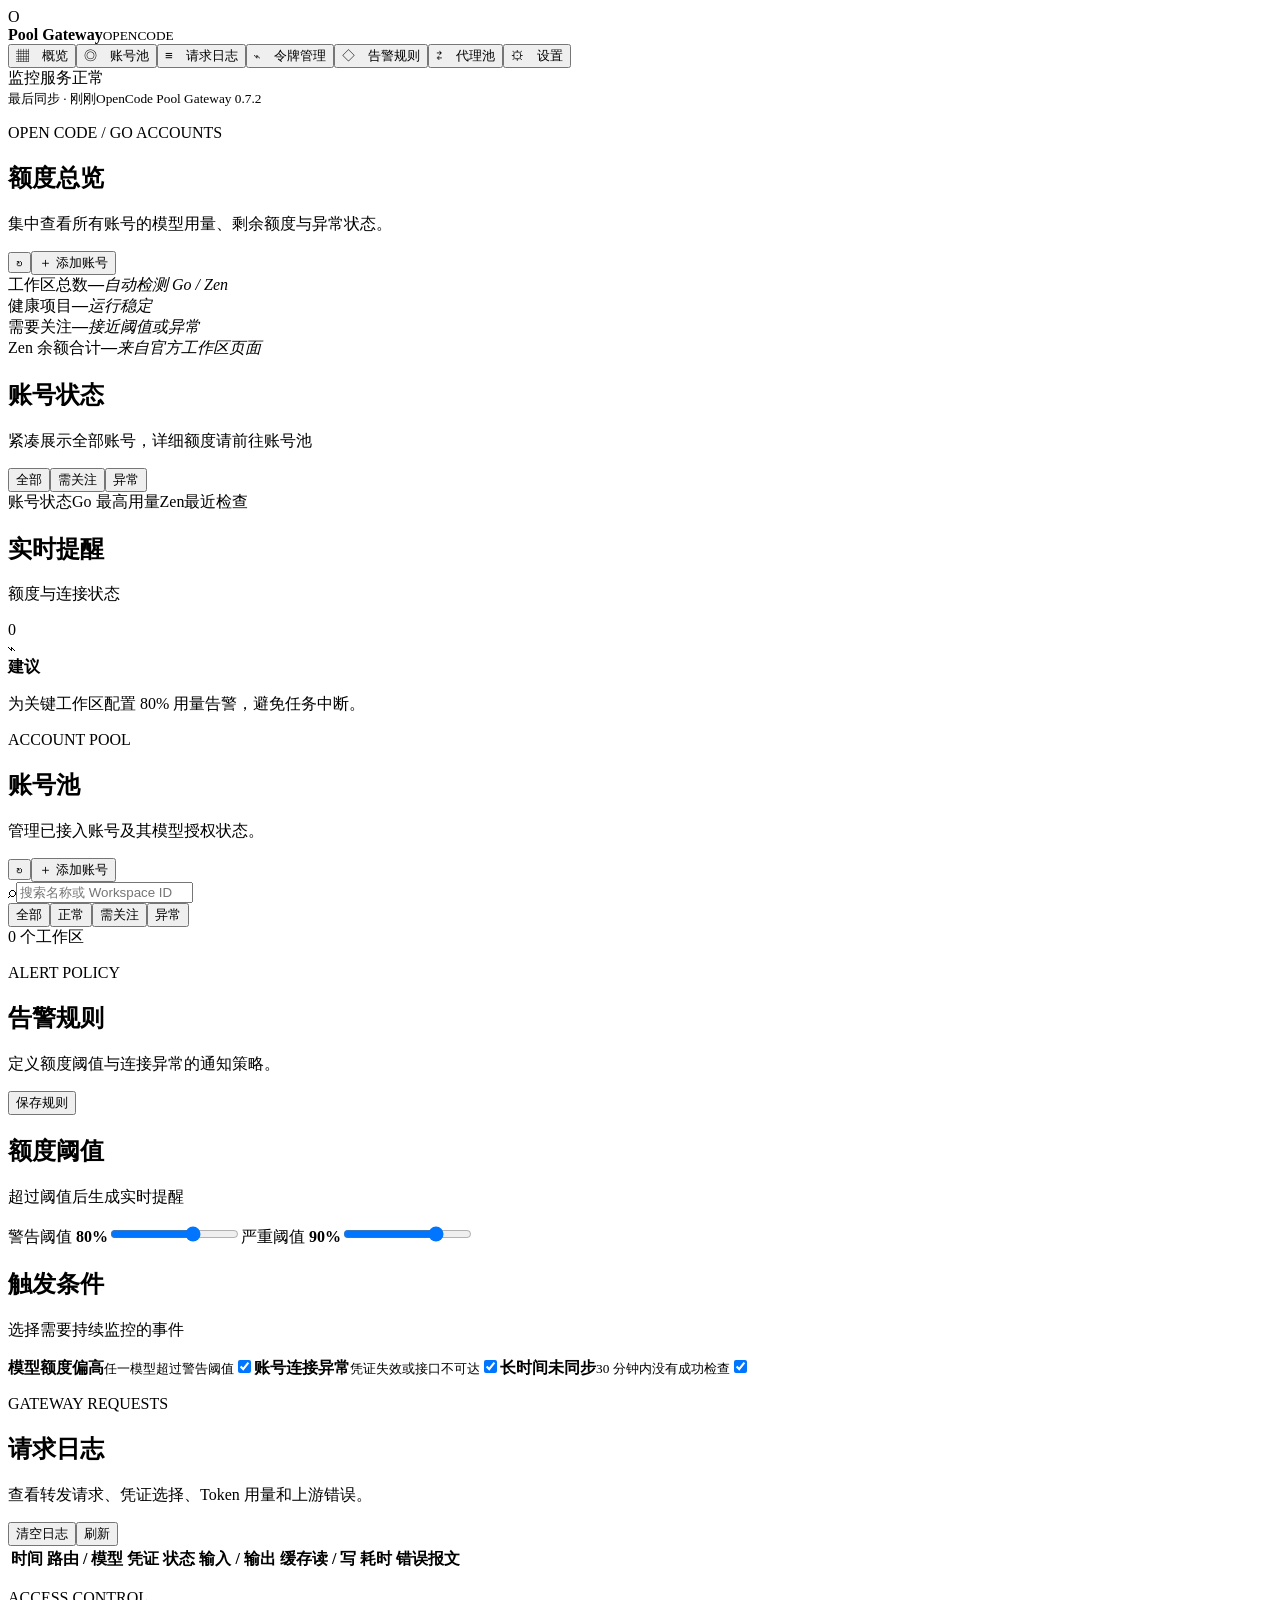
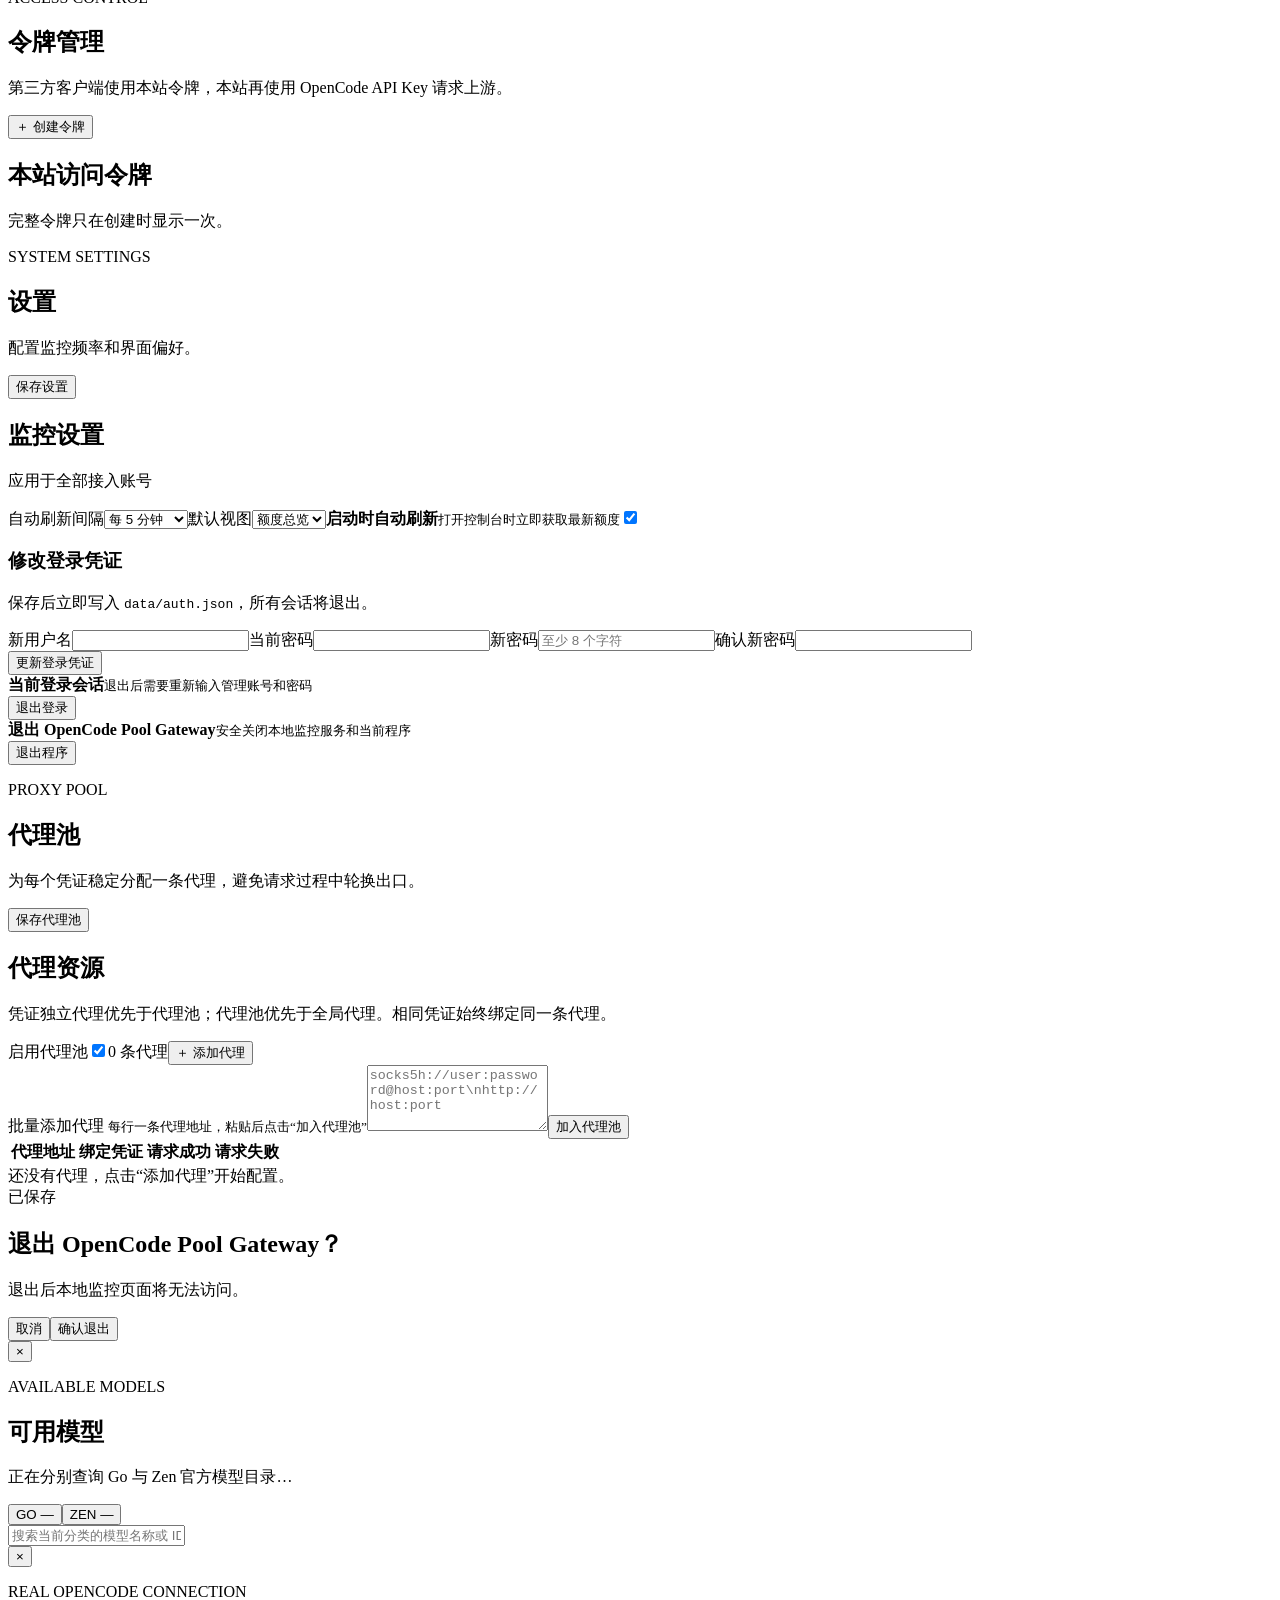
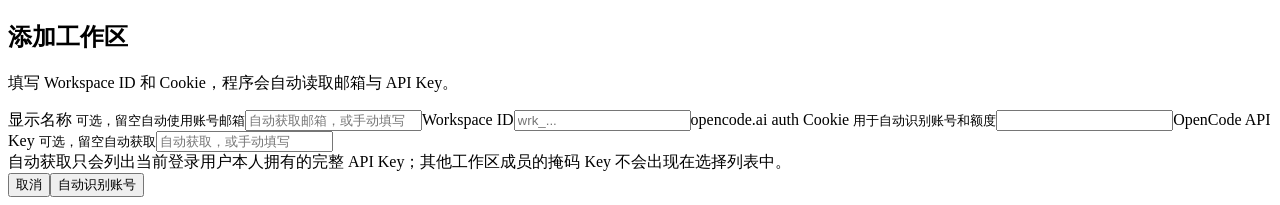
==== commit 0b22303f: "fix: improve overview and Windows startup" ====
--- a/web/index.html
+++ b/web/index.html
@@ -7,13 +7,13 @@
 <body><div class="shell">
   <aside><div class="brand"><span class="brand-mark">O</span><div><strong>Pool Gateway</strong><small>OPENCODE</small></div></div>
     <nav><button class="nav-item active" data-view="overview">▦　概览</button><button class="nav-item" data-view="accounts">◎　账号池</button><button class="nav-item" data-view="logs">≡　请求日志</button><button class="nav-item" data-view="tokens">⌁　令牌管理</button><button class="nav-item" data-view="rules">◇　告警规则</button><button class="nav-item" data-view="proxy">⇄　代理池</button><button class="nav-item" data-view="settings">⚙　设置</button></nav>
-    <div class="side-bottom"><div class="pulse"><i></i><span>监控服务正常</span></div><small>最后同步 · <span id="sync-time">刚刚</span></small><small class="app-version" id="app-version">OpenCode Pool Gateway 0.7.0</small></div>
+    <div class="side-bottom"><div class="pulse"><i></i><span>监控服务正常</span></div><small>最后同步 · <span id="sync-time">刚刚</span></small><small class="app-version" id="app-version">OpenCode Pool Gateway 0.7.2</small></div>
   </aside>
   <main>
     <section class="view active" id="view-overview">
       <header><div><p class="eyebrow">OPEN CODE / GO ACCOUNTS</p><h1>额度总览</h1><p class="sub">集中查看所有账号的模型用量、剩余额度与异常状态。</p></div><div class="actions"><button class="icon-btn refresh-btn" title="刷新数据">↻</button><button class="primary add-btn">＋ 添加账号</button></div></header>
       <section class="stats"><div class="stat"><span>工作区总数</span><b id="total">—</b><em id="type-summary">自动检测 Go / Zen</em></div><div class="stat"><span>健康项目</span><b id="healthy">—</b><em class="green">运行稳定</em></div><div class="stat"><span>需要关注</span><b id="attention">—</b><em class="amber">接近阈值或异常</em></div><div class="stat highlight"><span>Zen 余额合计</span><b id="zen-cost">—</b><em>来自官方工作区页面</em></div></section>
-      <section class="content-grid"><div class="panel accounts"><div class="panel-head"><div><h2>账号状态</h2><p>按最近一次检查时间排序</p></div><div class="filters"><button class="filter active" data-filter="all">全部</button><button class="filter" data-filter="warning">需关注</button><button class="filter" data-filter="error">异常</button></div></div><div id="account-list"></div></div><div class="panel alerts"><div class="panel-head"><div><h2>实时提醒</h2><p>额度与连接状态</p></div><span class="alert-count" id="alert-count">0</span></div><div id="alert-list"></div><div class="tip"><span>⌁</span><div><b>建议</b><p>为关键工作区配置 80% 用量告警，避免任务中断。</p></div></div></div></section>
+      <section class="content-grid"><div class="panel accounts overview-accounts"><div class="panel-head"><div><h2>账号状态</h2><p>紧凑展示全部账号，详细额度请前往账号池</p></div><div class="filters"><button class="filter active" data-filter="all">全部</button><button class="filter" data-filter="warning">需关注</button><button class="filter" data-filter="error">异常</button></div></div><div class="overview-account-head"><span>账号</span><span>状态</span><span>Go 最高用量</span><span>Zen</span><span>最近检查</span></div><div id="account-list" class="overview-account-list"></div></div><div class="panel alerts"><div class="panel-head"><div><h2>实时提醒</h2><p>额度与连接状态</p></div><span class="alert-count" id="alert-count">0</span></div><div id="alert-list"></div><div class="tip"><span>⌁</span><div><b>建议</b><p>为关键工作区配置 80% 用量告警，避免任务中断。</p></div></div></div></section>
     </section>
     <section class="view" id="view-accounts">
       <header><div><p class="eyebrow">ACCOUNT POOL</p><h1>账号池</h1><p class="sub">管理已接入账号及其模型授权状态。</p></div><div class="actions"><button class="icon-btn refresh-btn" title="刷新数据">↻</button><button class="primary add-btn">＋ 添加账号</button></div></header>
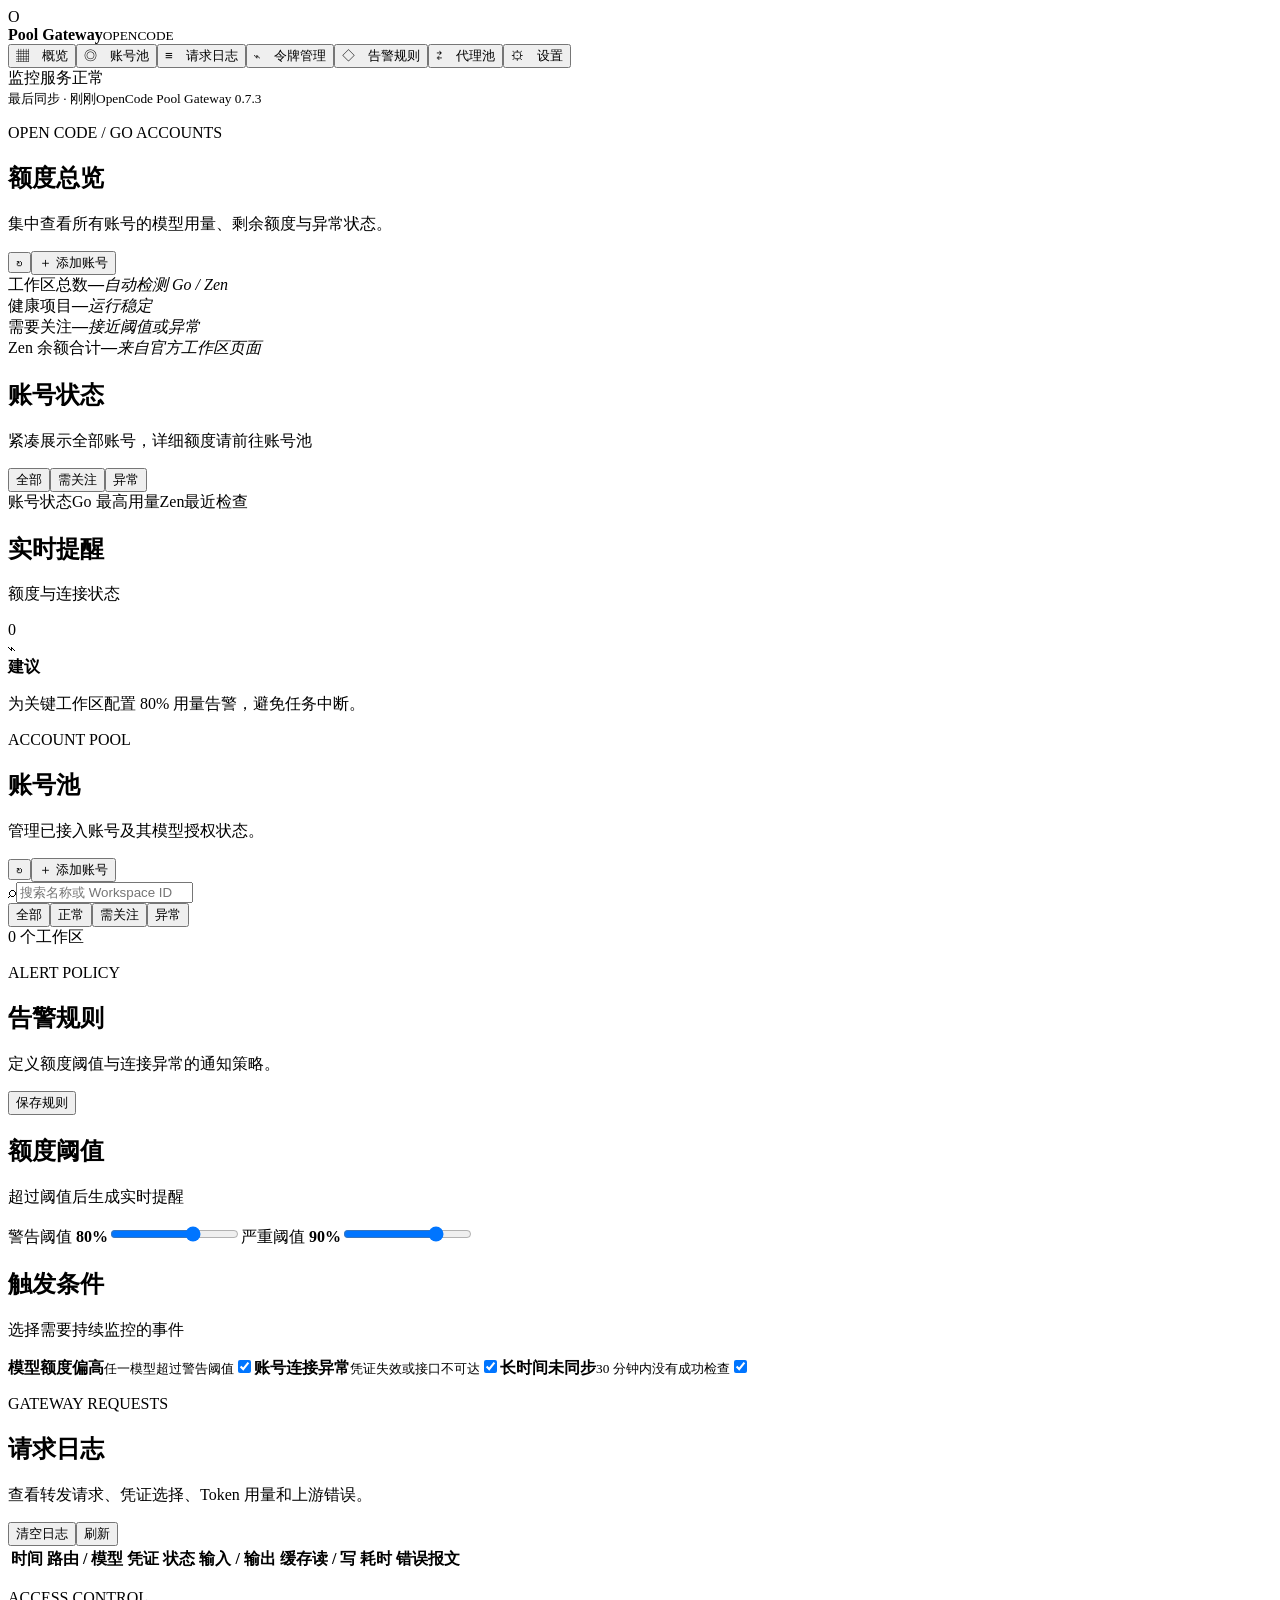
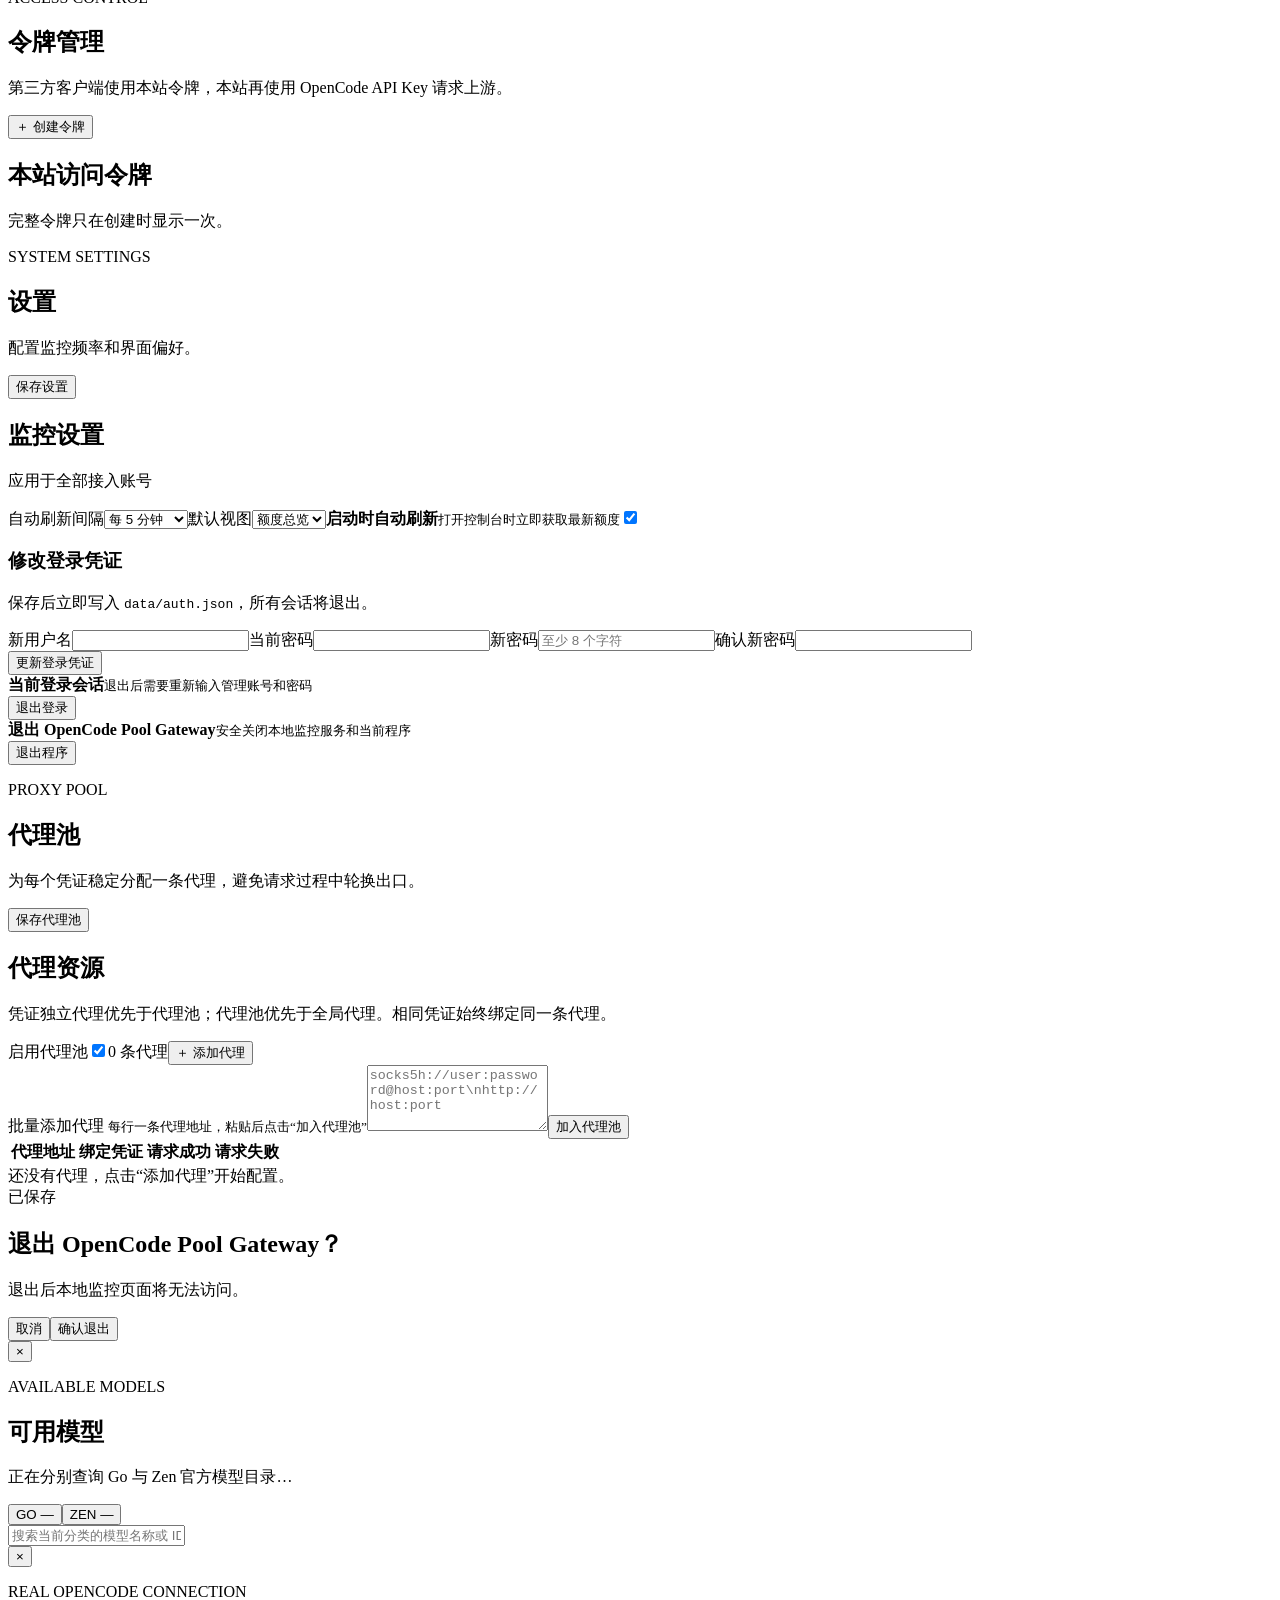
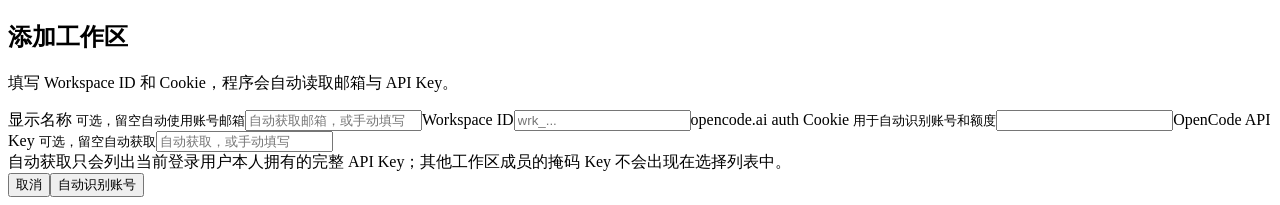
==== commit a1b2875f: "feat: auto-disable failed credentials" ====
--- a/web/index.html
+++ b/web/index.html
@@ -7,7 +7,7 @@
 <body><div class="shell">
   <aside><div class="brand"><span class="brand-mark">O</span><div><strong>Pool Gateway</strong><small>OPENCODE</small></div></div>
     <nav><button class="nav-item active" data-view="overview">▦　概览</button><button class="nav-item" data-view="accounts">◎　账号池</button><button class="nav-item" data-view="logs">≡　请求日志</button><button class="nav-item" data-view="tokens">⌁　令牌管理</button><button class="nav-item" data-view="rules">◇　告警规则</button><button class="nav-item" data-view="proxy">⇄　代理池</button><button class="nav-item" data-view="settings">⚙　设置</button></nav>
-    <div class="side-bottom"><div class="pulse"><i></i><span>监控服务正常</span></div><small>最后同步 · <span id="sync-time">刚刚</span></small><small class="app-version" id="app-version">OpenCode Pool Gateway 0.7.2</small></div>
+    <div class="side-bottom"><div class="pulse"><i></i><span>监控服务正常</span></div><small>最后同步 · <span id="sync-time">刚刚</span></small><small class="app-version" id="app-version">OpenCode Pool Gateway 0.7.3</small></div>
   </aside>
   <main>
     <section class="view active" id="view-overview">
